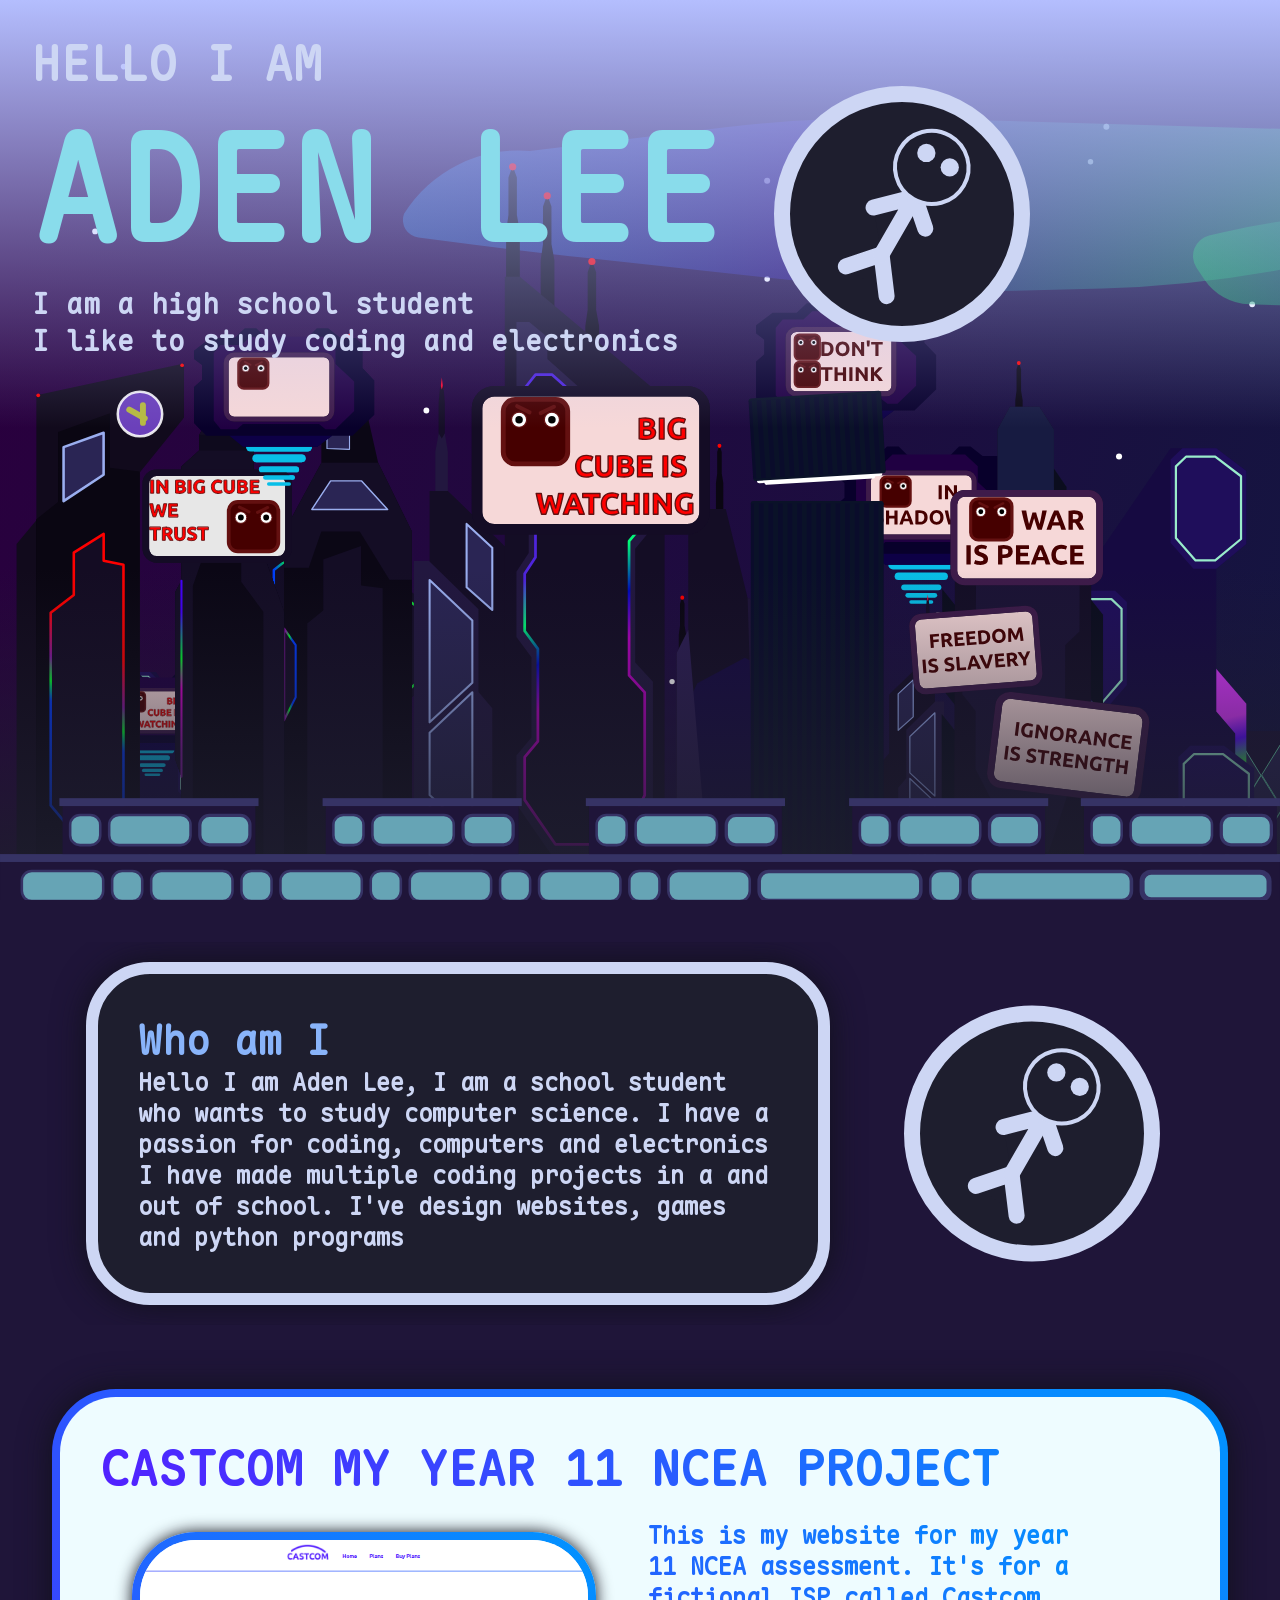
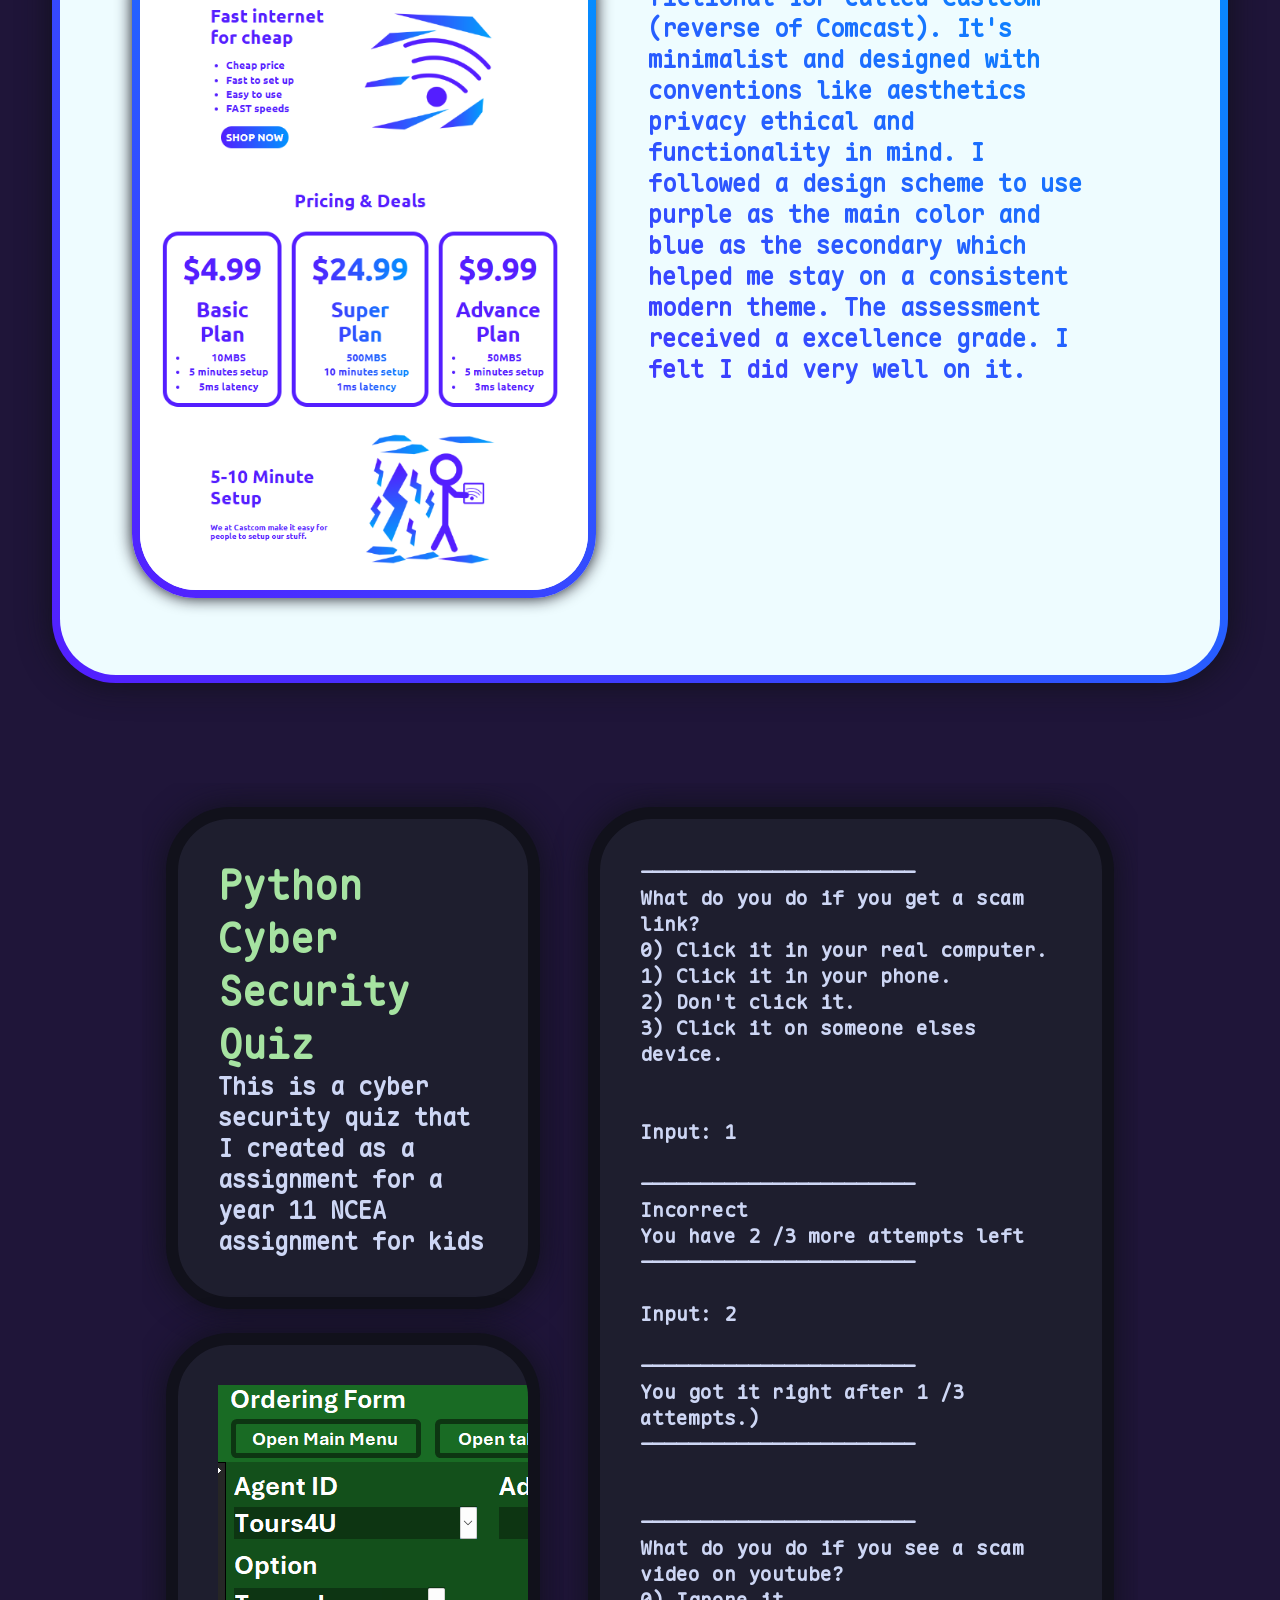
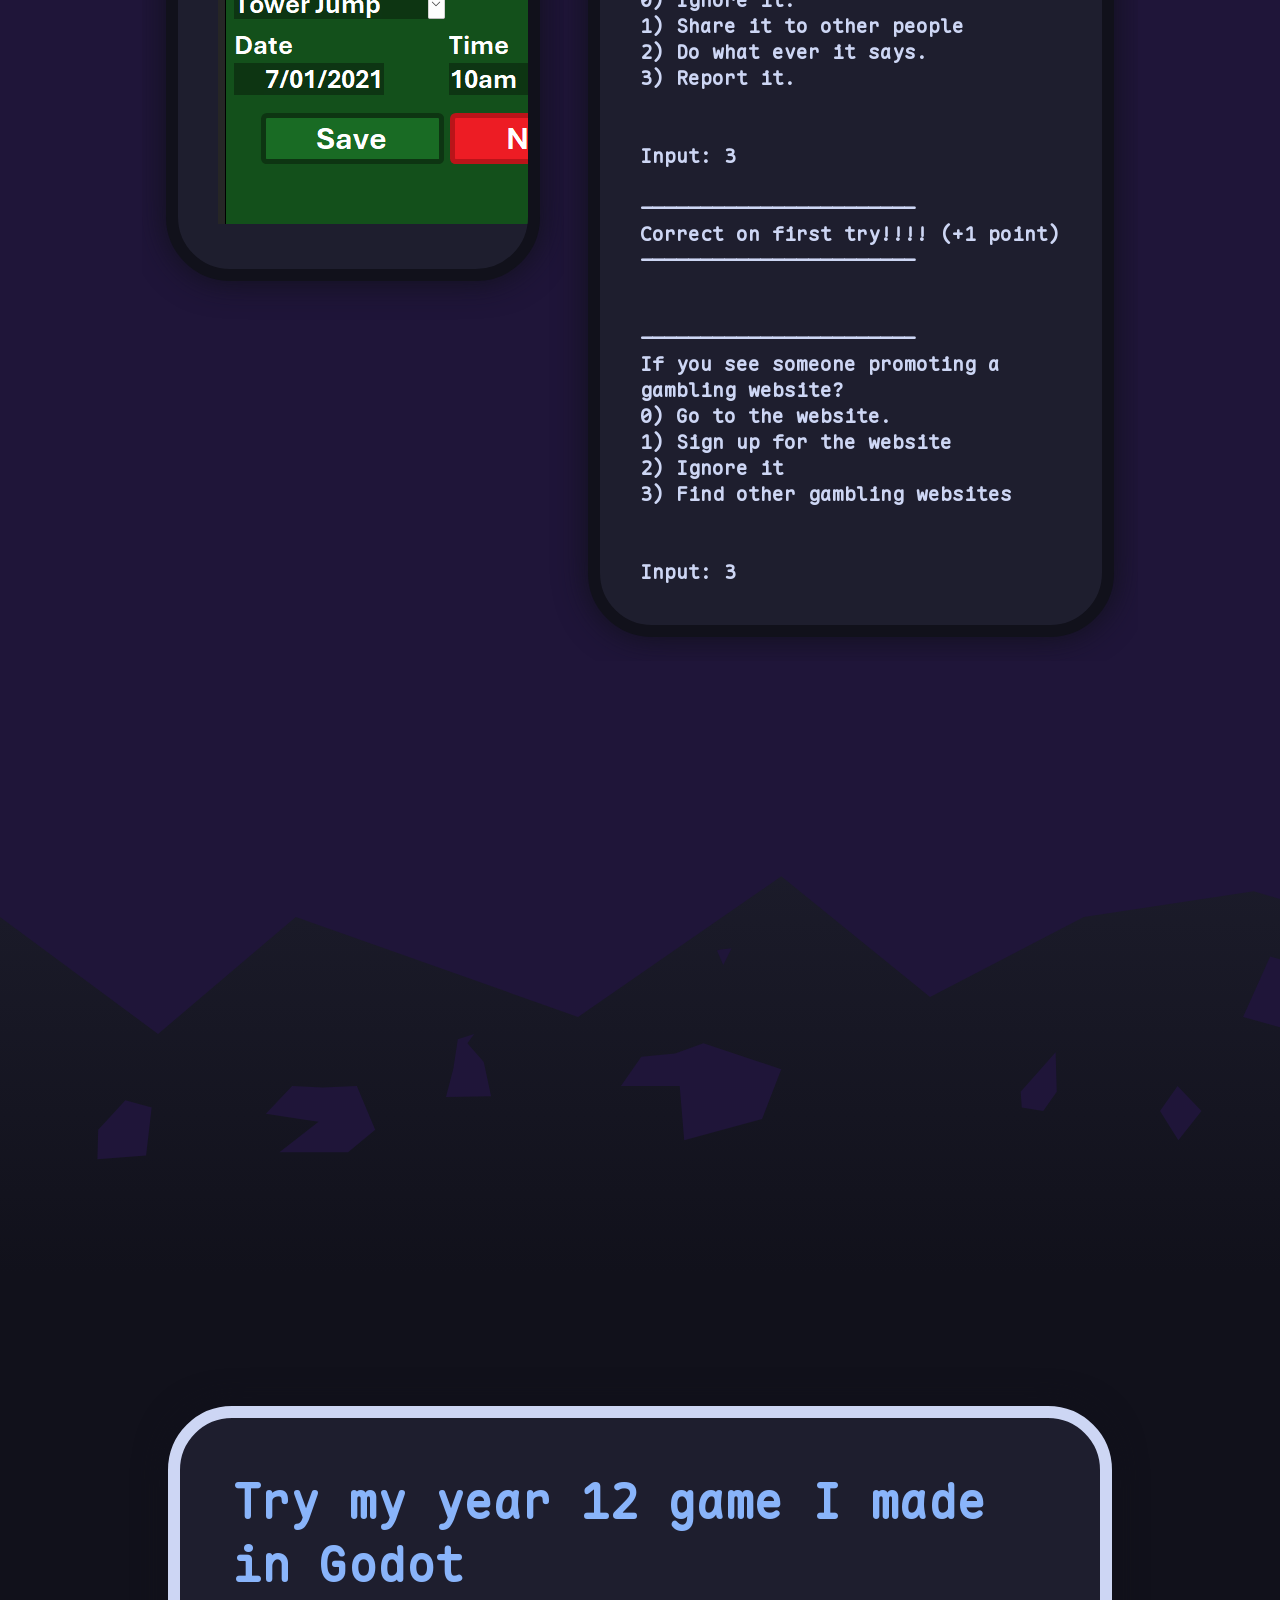
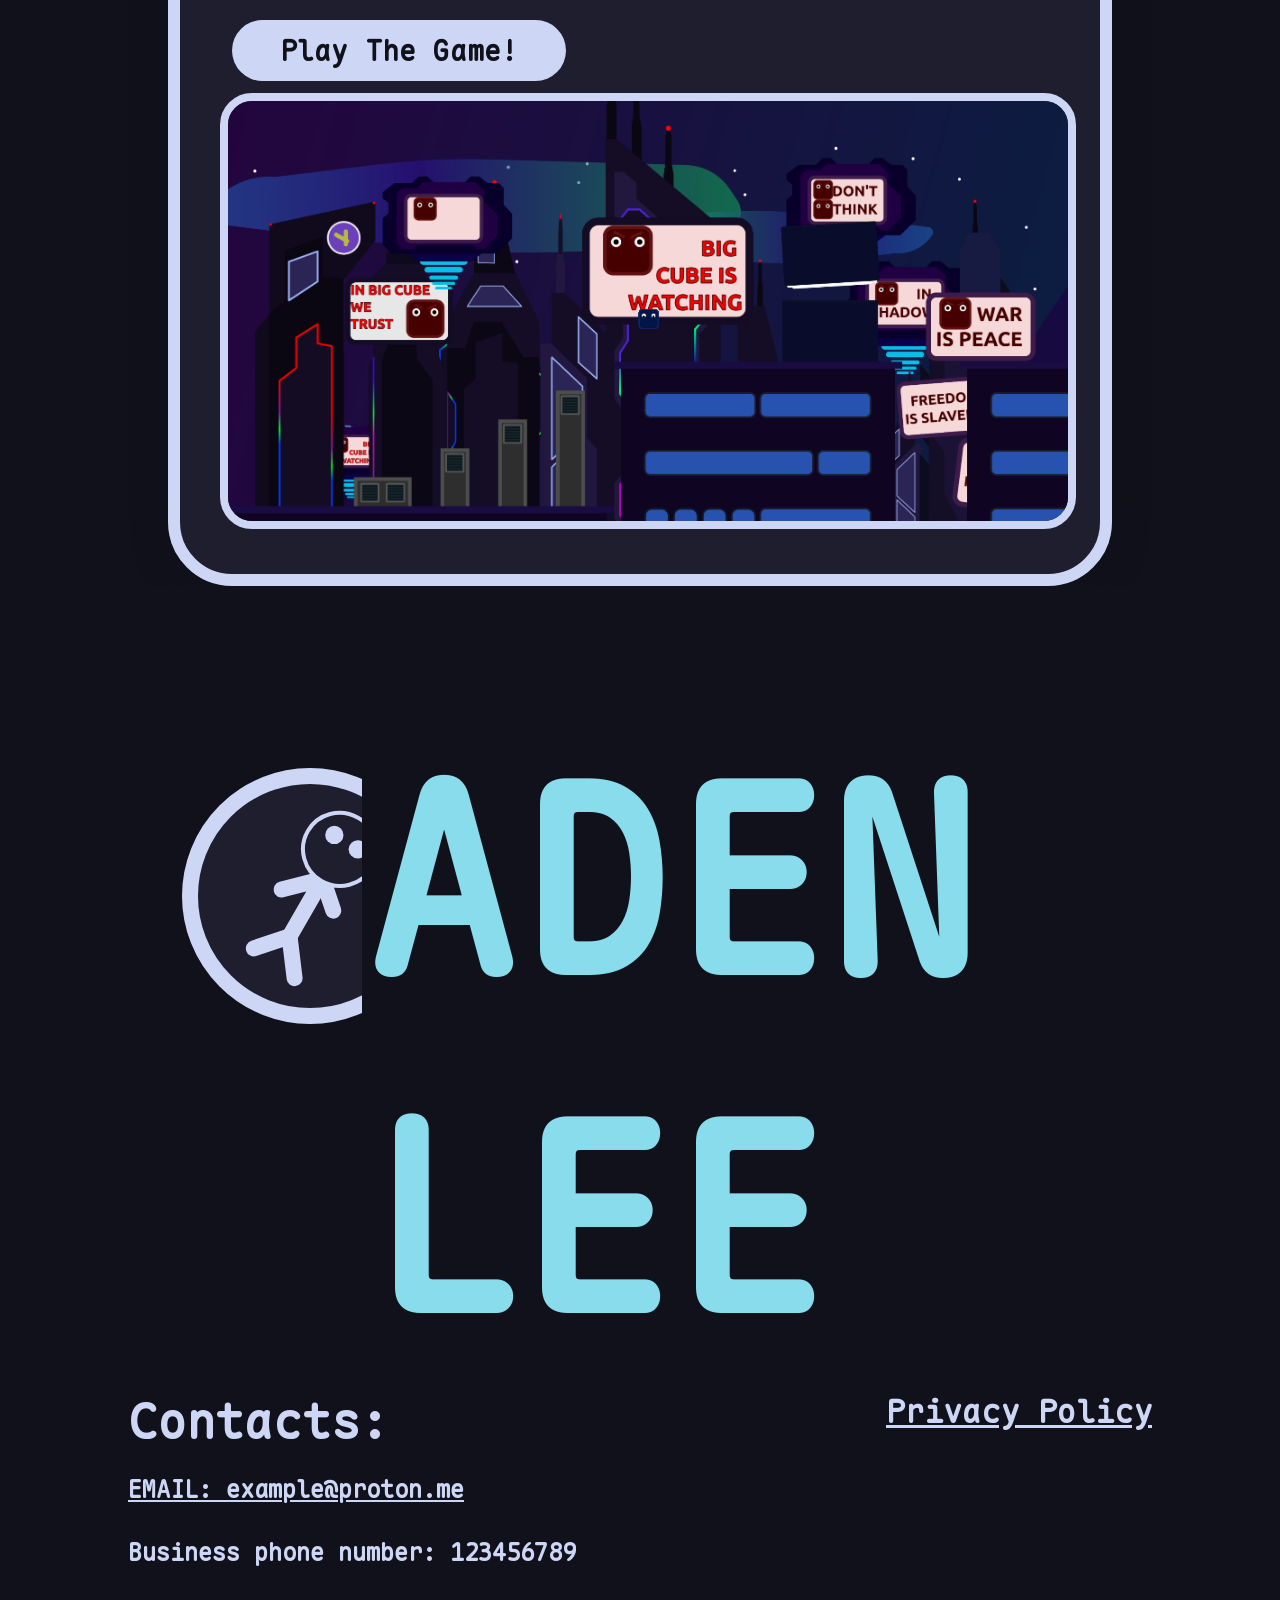
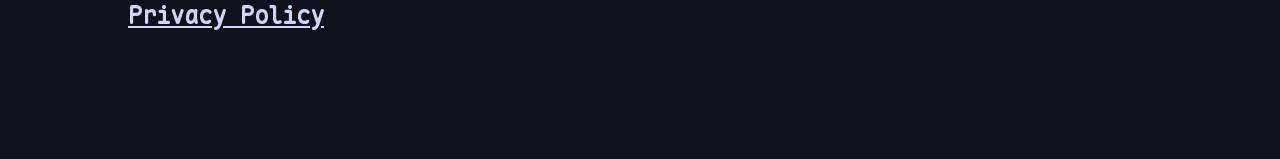
==== index.html @ 0dd3b066 "finished landing page" ====
<!DOCTYPE html>
<html lang="en">
    <head>
        <meta charset="UTF-8">
        <meta name="viewport" content="width=device-width, initial-scale=1.0">
        <title>Hello I am Aden Lee A high school student who likes programing.</title>
        <link rel="stylesheet" href="css.css">
    </head>
    <body>
        <div id="header_con"></div>
        <script src="header.js"></script>
        <main>
            <div class="background_img" id="sky_pg_banner">
                <div class="background_img" id="main_pg_banner">
                    <div class="flex landing">
                        <section>
                            <p>HELLO I AM</p>
                            <h1>ADEN LEE</h1>
                            <h2>
                                I am a high school student <br>
                                I like to study coding and electronics 
                            </h2>
                        </section>
                        <img src="images/Website-logo.svg" class="logo" alt="websites logo">
                    </div>
                    <img src="images/foreground.svg" id="foreground"></img>
                    
                            
                </div>
            </div>
            <div class="main_content">
                        
                <div class="flex" id="whoami">
                    <section class="r_box" >
                        <h2>Who am I</h2>
                        <p>Hello I am Aden Lee, I am a school student 
                            who wants to study computer science. 
                            I have a passion for coding, computers 
                            and electronics I have made multiple 
                            coding projects in a and out of school.  I've
                            design websites, games and python programs</p>
                    </section>
                    <img src="images/Website-logo.svg" class="logo" alt="websites logo">    
                </div>
                <section class="r_box" id="castcom">
                    <h2>CASTCOM MY YEAR 11 NCEA PROJECT</h2>
                    <div class="flex">
                        <div>
                            <img src="images/Screenshot 2026-08-11 093537.png">
                            </img>
                        </div>
                        <p>This is my website for my year 11 NCEA assessment. It's for a fictional ISP called Castcom (reverse of Comcast). It's minimalist and designed with conventions like aesthetics privacy ethical and functionality in mind. I followed a design scheme to use purple as the main color and blue as the secondary which helped me stay on a consistent modern theme. The assessment received  a excellence grade. I felt I did very well on it.</p>
                    </div>
                </section>
                <div class="flex" id="pcsq">
                    <div>
                        <section class="r_box pcsq">
                            <h2 class="pcsq">
                                Python Cyber Security Quiz
                            </h2>
                            <p>This is a cyber security quiz that I created as a assignment for a year 11 NCEA assignment for kids</p>
                        </section>
                        <section class="r_box pcsq">
                            <img src="images/Screenshot 2026-08-14 185630.png"> </img>
                        </section>
                    </div>
                    
                    <section class="r_box pcsq">
                        <p id = "output">
                            ----------------------- <br>
                            What do you do if you get a scam link?  <br>
                             0) Click it in your real computer. <br>
                             1) Click it in your phone. <br>
                             2) Don't click it. <br>
                             3) Click it on someone elses device. <br>
                             <br>
                             <br>
                            Input: 1 <br>
                            <br>
                            -----------------------  <br>
                            Incorrect <br>
                            You have 2 /3 more attempts left <br>
                            ----------------------- <br>
                            <br>
                            Input: 2 <br>
                            <br>
                            ----------------------- <br>
                            You got it right after  1 /3 attempts.) <br>
                            ----------------------- <br>
                            <br>
                            <br>
                            ----------------------- <br>
                            What do you do if you see a scam video on youtube?  <br>
                             0) Ignore it.  <br>
                             1) Share it to other people  <br>
                             2) Do what ever it says.  <br>
                             3) Report it.  <br>
                             <br>
                             <br>
                            Input: 3 <br>
                            <br>
                            ----------------------- <br>
                            Correct on first try!!!! (+1 point) <br>
                            ----------------------- <br>
                            <br>
                            <br>
                            ----------------------- <br>
                            If you see someone promoting a gambling website?  <br>
                             0) Go to the website.  <br>
                             1) Sign up for the website  <br>
                             2) Ignore it  <br>
                             3) Find other gambling websites  <br>
                             <br>
                             <br>
                            Input: 3 <br>
                            
                            </p>
                    </section>
                </div>
            </div>
            <img src="images/cracks.svg" id="cracks">
            </img>
            <div class="r_box" id="game"> 
                <h2> Try my year 12 game I made in Godot <br> </h2>
                <a href="big_cube_is_watching/bigcuber.html">
                    <button>Play The Game!</button>
                </a>

                <img src="images/Screenshot 2026-09-03 115933.png">
            </div>
        </main>

        <div id="footer_con"></div>
        <script src="footer.js"></script>
    </body>
</html>
---- css.css ----
:root {

    /*Catpuchin colors*/
    --rosewater: #f5e0dc;
    --flamingo: #f2cdcd;
    --pink: #f5c2e7;
    --mauve: #cba6f7;
    --red: #f38ba8;
    --maroon: #eba0ac;
    --peach: #fab387;
    --yellow: #f9e2af;
    --green: #a6e3a1;
    --teal: #94e2d5;
    --sky: #89dceb;
    --sapphire: #74c7ec;
    --blue: #89b4fa;
    --lavender: #b4befe;
    --text: #cdd6f4;
    --subtext1: #bac2de;
    --subtext0: #a6adc8;
    --overlay2: #9399b2;
    --overlay1: #7f849c;
    --overlay0: #6c7086;
    --surface2: #585b70;
    --surface1: #45475a;
    --surface0: #313244;
    --base: #1e1e2e;
    --mantle: #181825;
    --crust: #11111b;

    /*other colors */
    --castcom-background: #eefcff;
    --castcom-background-fake-gradient: 
    linear-gradient(40deg, var(--castcom-background) 0%, var(--castcom-background) 100%);
    --castcom-primary: #541EFF;
    --castcom-secondary: #0094FF;
    --castcom-gradient: linear-gradient(40deg,  var(--castcom-primary) 0%, var(--castcom-secondary) 100%);
    --testing: #00e1ff;
    --fade: linear-gradient(180deg,var(--lavender) 0%, rgba(116, 199, 236, 0) 100%);
    --building-background:#1f1539;
    --header-color: #1e1e2ebd;

    /*rounded corners*/
    --r-corners: 64px;
}

@font-face {
    font-family: "maple mono";
    src: url("MapleMono-TTF/MapleMono-Regular.ttf");
}

* {
    overflow-x: hidden;
    font-family: maple mono;
    margin: 0px;
    padding: 0px;
    font-weight: 900;
}

html {
    color: var(--text);
    overflow-y:   scroll;
    background-color: var(--crust);
}

::-webkit-scrollbar {
    width: 0px;
    background: transparent; /* make scrollbar transparent */

}

#header_con {
    display: none;
}

header {
    z-index: 100000;
    width: 100%;
    background-color: var(--header-color);
    display: flex;
    justify-content: space-between;
    position: fixed;
    backdrop-filter: blur(10px);
}

header a {
    color: var(--text);
}


.navi {
    display: flex;
}

.navi a {
    margin: auto 24px;
    padding: 12px 12px;
    text-decoration: underline;
    background-color: transparent;
    color: var(--text);
    font-size: 24px;
}


.navi a:hover {
    text-decoration: none;
    color: var(--overlay1);

}


.navi a:active {
    color: var(--overlay2);

}

#header_name {
    margin: auto;
    font-size: 72px;
    color: var(--sky);
}

.flex {
    display: flex;
}

.background_img {
    background-attachment: fixed;
    height: 100vh;
    background-repeat: no-repeat;
    background-size: cover;
    justify-content: space-between;
}

#main_pg_banner{
    overflow-y: hidden;
    background-image: url(images/Background\ -\ Better.svg);
    display: flex;
    flex-direction: column;
}

#main_pg_banner h1 {
    color: var(--sky);
    font-size: 144px;
}

#main_pg_banner p {
    color: var(--text);
    font-size: 48px;
}

#main_pg_banner h2 {
    color: var(--text);
    font-size: 28px;
}


#main_pg_banner .landing {
    padding: 32px;
    background-image: var(--fade);
}

#sky_pg_banner{
    background-image: url(images/Sky.svg);
}

.logo {
    width: 256px;
    margin: 54px;
    animation: spin 20s infinite linear;
}

.small{
    width: 84px !important;
    margin: 12px 24px !important;
}


#foreground{
    overflow-x: hidden;
    margin-bottom: -10px;
    border-width: 0px;
}


@keyframes spin {
    0% {rotate: 0deg;}
    100% {rotate: 360deg;}
}

.main_content {
    padding: 42px;
    margin-top: 0px;
    padding-bottom: 0px;
    background: var(--building-background);

}

#whoami {
    margin: auto;
    max-width: 1512px;
    justify-content: center;
}

#whoami .r_box {
    margin: 20px;
    max-width: 640px;
}

.r_box {
    background-color: var(--base);
    padding: 40px;
    border: var(--text) 12px solid;
    border-radius: var(--r-corners);
    box-shadow: 0px 0px 32px var(--crust);
}

#whoami h2 {
    font-size: 40px;
    color: var(--blue);

}

#whoami p {
    font-size: 24px;

}

#castcom {
    border: 8px solid transparent;
    margin: 64px auto 64px auto;
    max-width: 1080px;
    border-radius: var(--r-corners);
    background: 
    var(--castcom-background-fake-gradient)  padding-box,
    var(--castcom-gradient) border-box;
}

#castcom h2 {
    font-size: 48px;
    background:var(--castcom-gradient);
    background-clip: text;
    -webkit-background-clip: text;
    color: transparent;

}

#castcom p {
    padding: 20px;
    max-width: 448px;
    font-size: 24px;
    background:var(--castcom-gradient);
    background-clip: text;
    -webkit-background-clip: text;
    color: transparent;

}

#castcom img {
    border: 8px solid transparent;
    width: 448px;
    margin: 32px;
    box-shadow: 0px 0px 16px var(--crust);
    border-radius: var(--r-corners);
    background: 
    var(--castcom-background-fake-gradient)  padding-box,
    var(--castcom-gradient) border-box;
}


#pcsq{
    margin:100px ;
    justify-content: center;
}

#pcsq .r_box {
    background-color: var(--base);
    border-color: var(--crust);
    max-width: 448px;
    margin: 24px;
}

#pcsq h2 {
    font-size: 40px;
    color: var(--green);
    
}

#pcsq p {
    font-size: 24px;

}

#output {
    font-size: 20px !important;
}

#cracks {
    margin-bottom: 128px;
}

#game {
    max-width: 840px;
    margin: auto;
}

#game h2 {
    color: var(--blue);
    font-size: 48px;
    padding: 12px;
}

#game img {
    max-width: 100%;
    border-radius: 32px;
    border: var(--text) 8px solid;
    margin-left: auto;
    margin-right: auto;
}

button {
    margin: 12px;
    border-width: 0px;
    padding: 12px 48px;
    border-radius: 32px;
    background-color: var(--text);
    color: var(--crust);
    text-decoration: none;
    font-size: 28px;
    transition-duration: 100ms;
}

button:hover {
    transition-duration: 100ms;
    background-color: var(--overlay1);
}



button:active {
    transition-duration: 100ms;
    background-color: var(--overlay2);
}

footer {
    padding: 128px;
}

footer p {
    font-size: 24px;
    color: var(--sky);
}

footer a {
    font-size: 32px;
    color: var(--text);
}

footer h2 {
    font-size: 48px;
    color: var(--text);
}

footer .flex {
    justify-content:space-between;
}

.footer_links {
    font-size: 24px;
}

#footer_name {
    font-size: 256px;
}
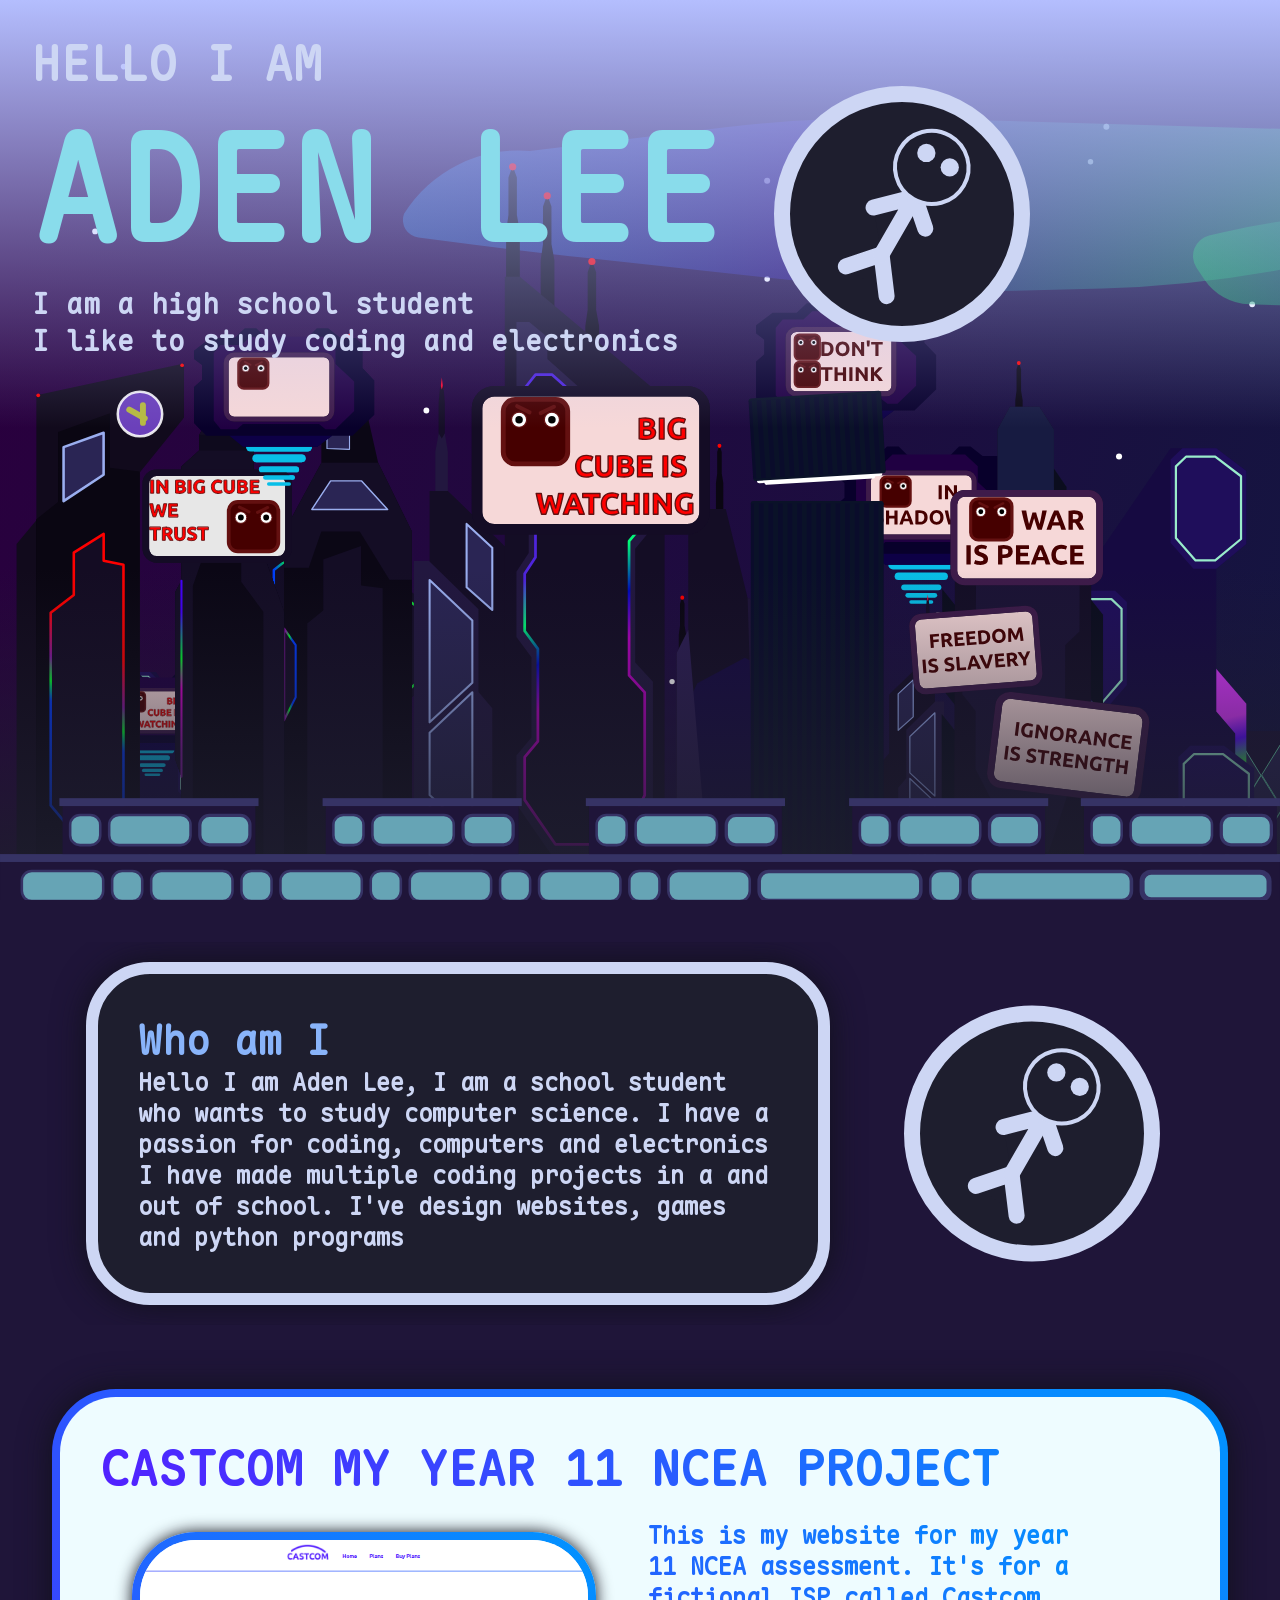
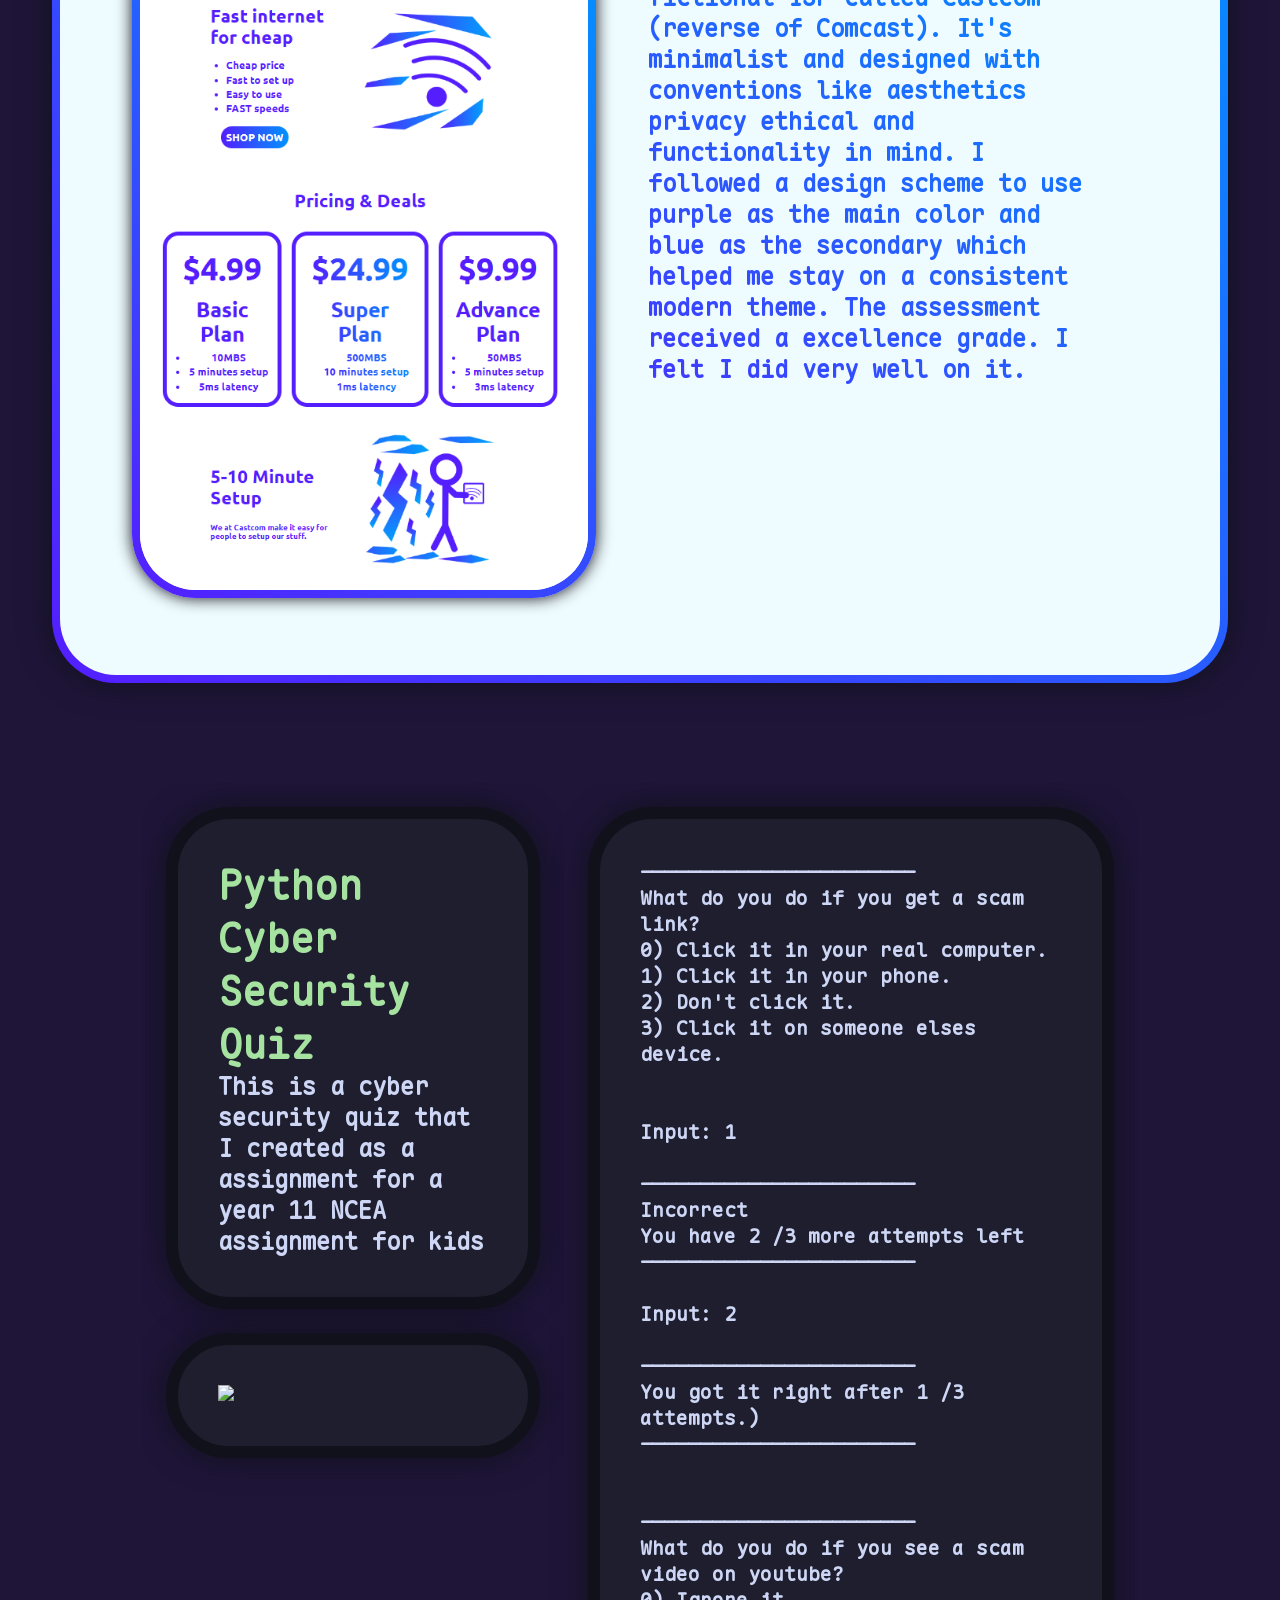
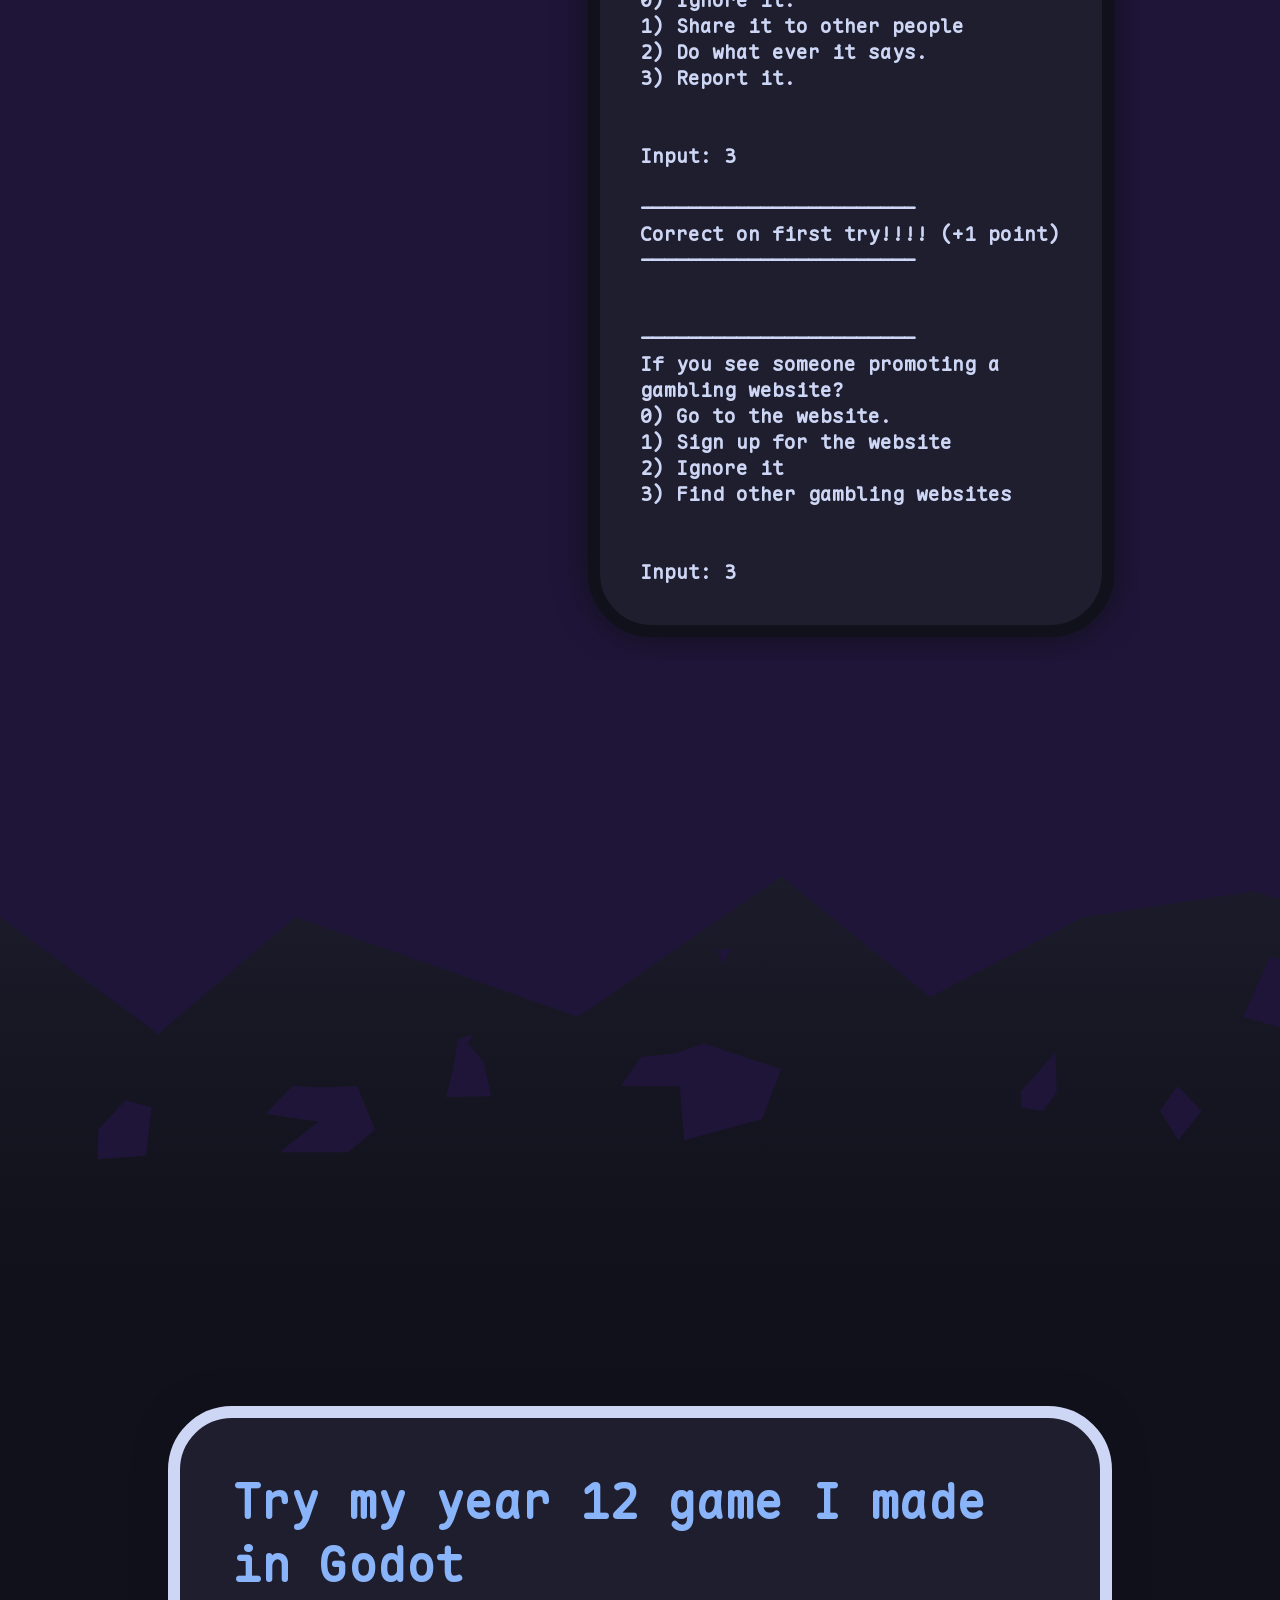
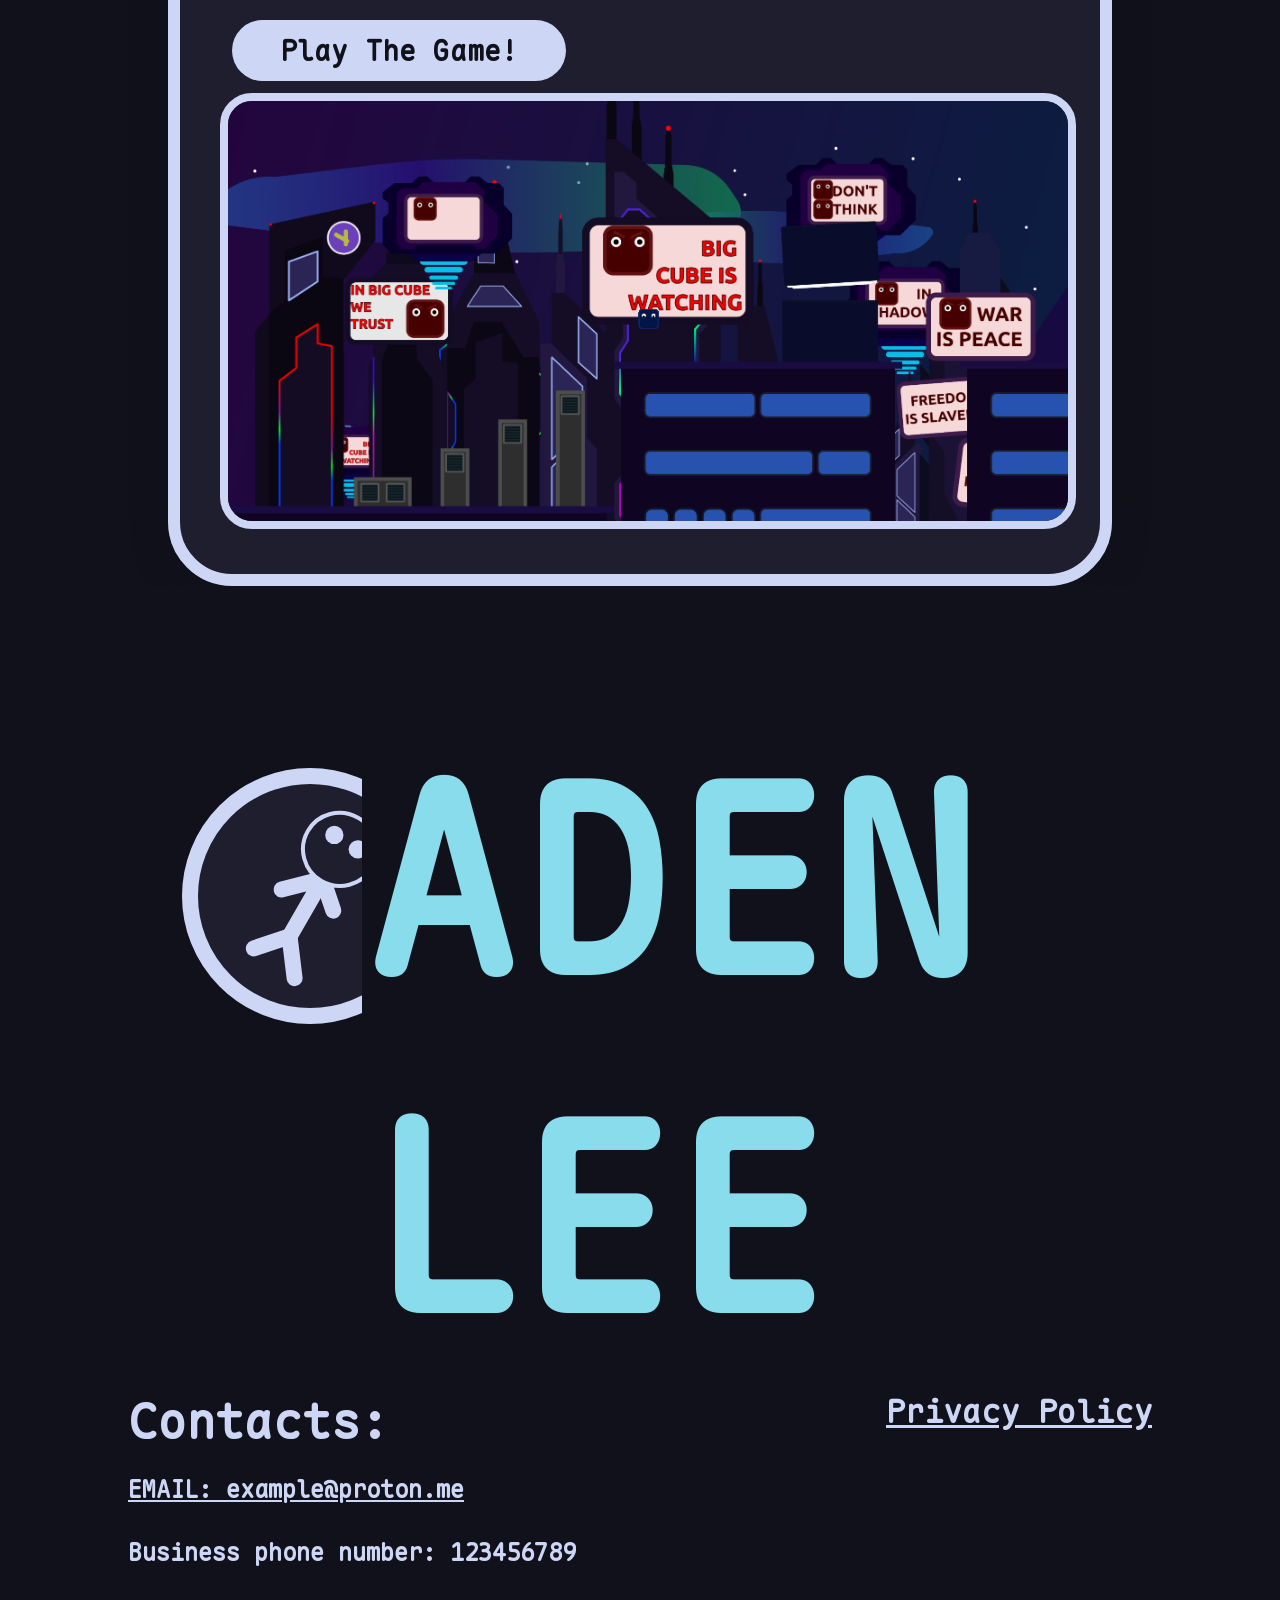
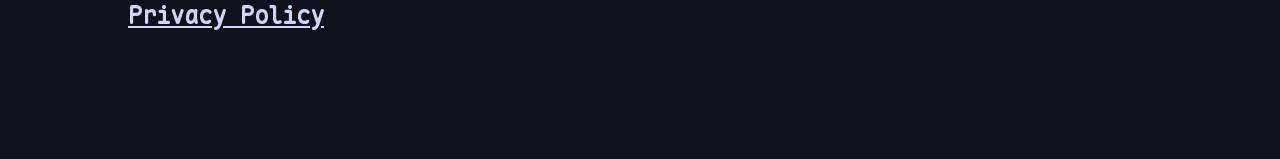
==== commit f421e129: "fixed some issues" ====
--- a/index.html
+++ b/index.html
@@ -61,7 +61,7 @@
                             <p>This is a cyber security quiz that I created as a assignment for a year 11 NCEA assignment for kids</p>
                         </section>
                         <section class="r_box pcsq">
-                            <img src="images/Screenshot 2026-08-14 185630.png"> </img>
+                            <img src="images/script.gif"> </img>
                         </section>
                     </div>
                     
@@ -122,7 +122,7 @@
             </img>
             <div class="r_box" id="game"> 
                 <h2> Try my year 12 game I made in Godot <br> </h2>
-                <a href="big_cube_is_watching/bigcuber.html">
+                <a href="big_cube_is_watching/bigcuber.html" target="_blank">
                     <button>Play The Game!</button>
                 </a>
 
--- a/css.css
+++ b/css.css
@@ -38,7 +38,9 @@
     --testing: #00e1ff;
     --fade: linear-gradient(180deg,var(--lavender) 0%, rgba(116, 199, 236, 0) 100%);
     --building-background:#1f1539;
+
     --header-color: #1e1e2ebd;
+    --about_me-color: #9399b2bb;
 
     /*rounded corners*/
     --r-corners: 64px;
@@ -65,16 +67,24 @@
 
 ::-webkit-scrollbar {
     width: 0px;
+    margin-top: -120px;
     background: transparent; /* make scrollbar transparent */
 
 }
 
-#header_con {
-    display: none;
+.header_bar {
+    /* opacity: 0; */
+    top: -120px;
+    transition: top 0.5s;
+}
+
+.header_con_down {
+    top: -0px !important;
+    transition: top 0.5s !important;
 }
 
 header {
-    z-index: 100000;
+    z-index: 100000 !important;
     width: 100%;
     background-color: var(--header-color);
     display: flex;
@@ -371,4 +381,104 @@
 
 #footer_name {
     font-size: 256px;
+}
+
+
+#about_me {
+    backdrop-filter: blur(12px);
+    border-width: 0px;
+    background-color: var(--about_me-color);
+    padding: 84px;
+    max-width: 1080px;
+    margin: auto auto;
+}
+
+
+#about_me h1 {
+    
+    font-size: 48px;
+    color: var(--sapphire);  
+}
+
+
+#about_me p {
+    color: var(--text);  
+    font-size: 24px;
+}
+
+.projects {
+    margin: 56px auto;
+    max-width: 840px;
+
+}
+
+.projects section{
+    
+    max-width: 420px;
+}
+
+.projects h1 {
+    padding: 24px;
+    color: var(--blue);
+    font-size: 56px;
+}
+
+.projects h2 {
+    padding: 24px;
+    color: var(--blue);
+    font-size: 48px;
+}
+
+.projects p {
+    padding: 24px;
+    color: var(--text);
+    font-size: 28px;
+}
+
+.project_img {
+    padding: 12px;
+    width: 100%;
+    height: auto;
+}
+
+.project_h2_red {
+    color: var(--red) !important;
+}
+
+.project_h2_green {
+    color: var(--green) !important;
+    
+}
+
+.project_h2_lavender {
+    color: var(--lavender) !important;
+}
+
+#mfp {
+    margin: 100px auto;
+    text-align: center;
+}
+
+#mfp h1 {
+   font-size: 144px;
+   color: var(--blue);
+}
+
+#mfp p {
+    margin: auto;
+    max-width: 480px;
+    font-size: 40px;
+}
+
+#secret {
+    background-color: var(--overlay1);
+    height: 320px;
+    width: 320px;
+    font-size: 56px;
+    color: var(--base);
+    border-radius: 32px;
+}
+#secret p{
+    font-size: 144px;
+    text-align: center;
 }
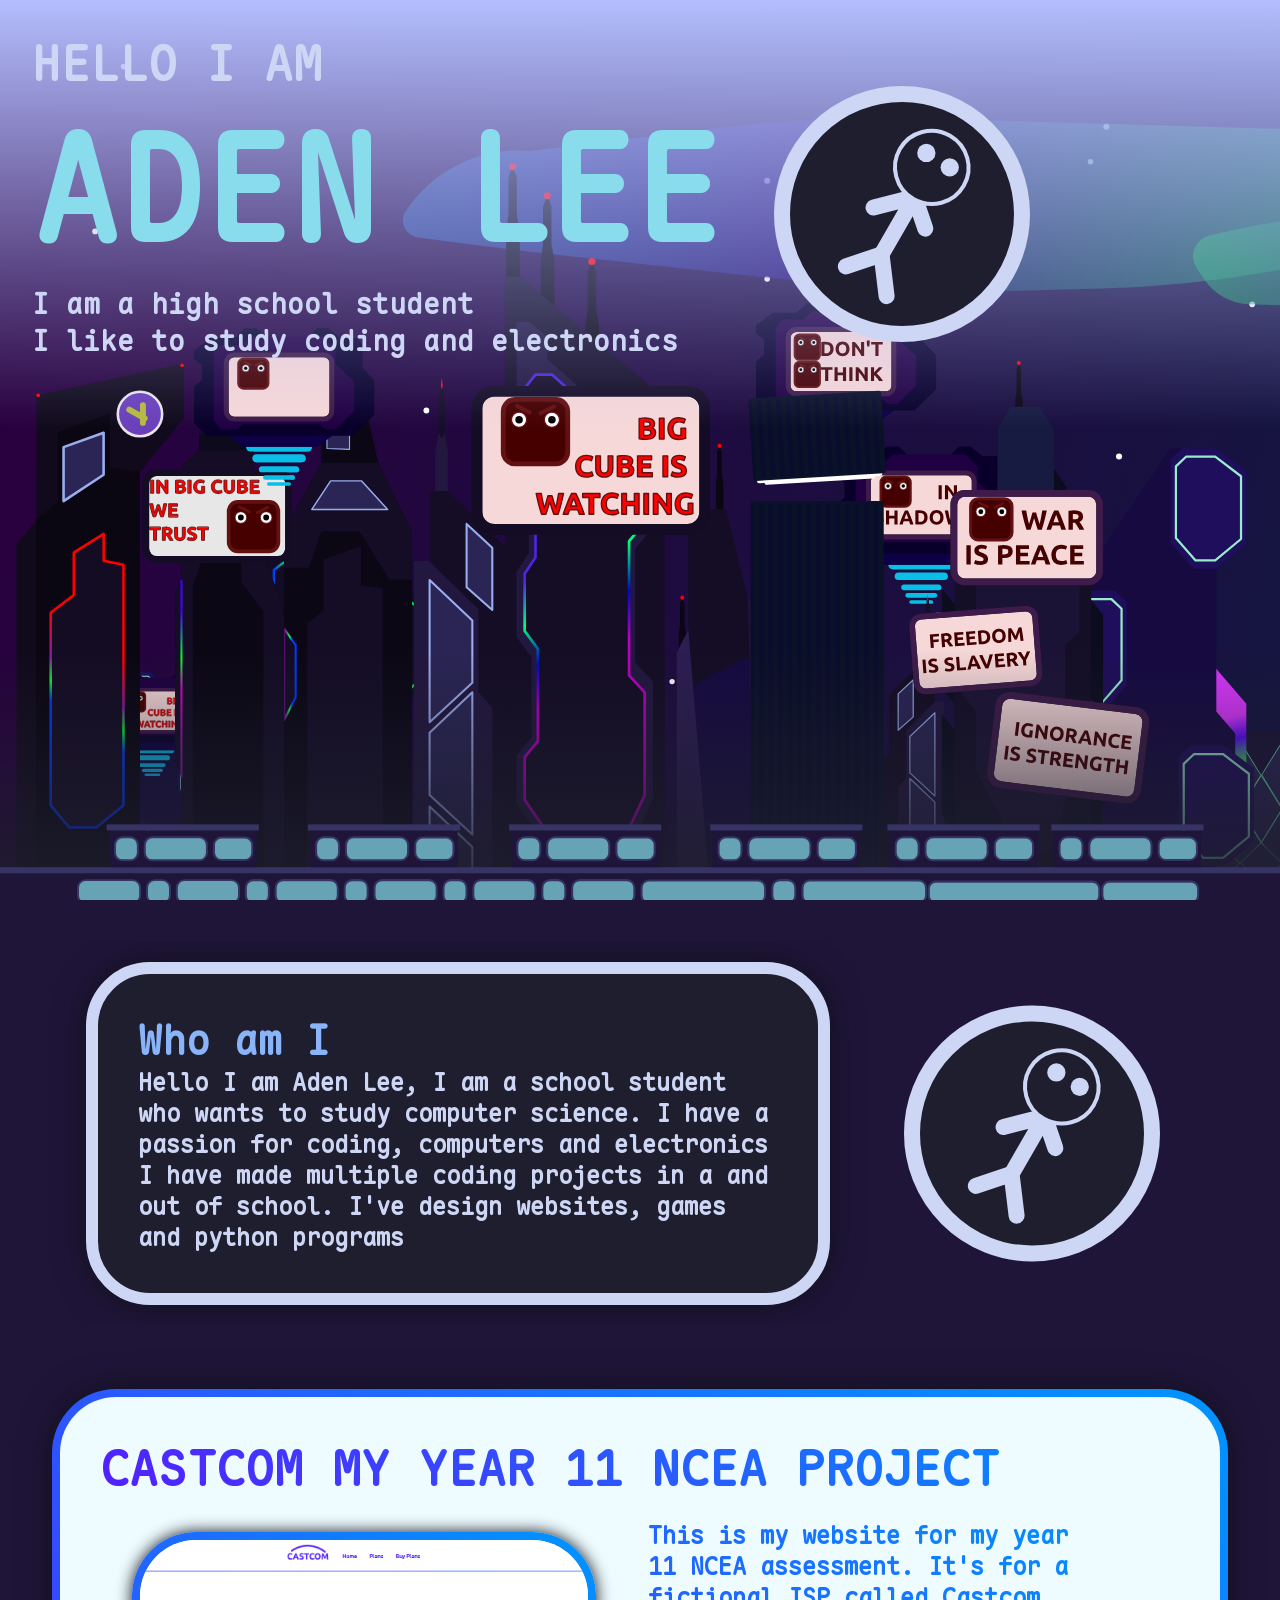
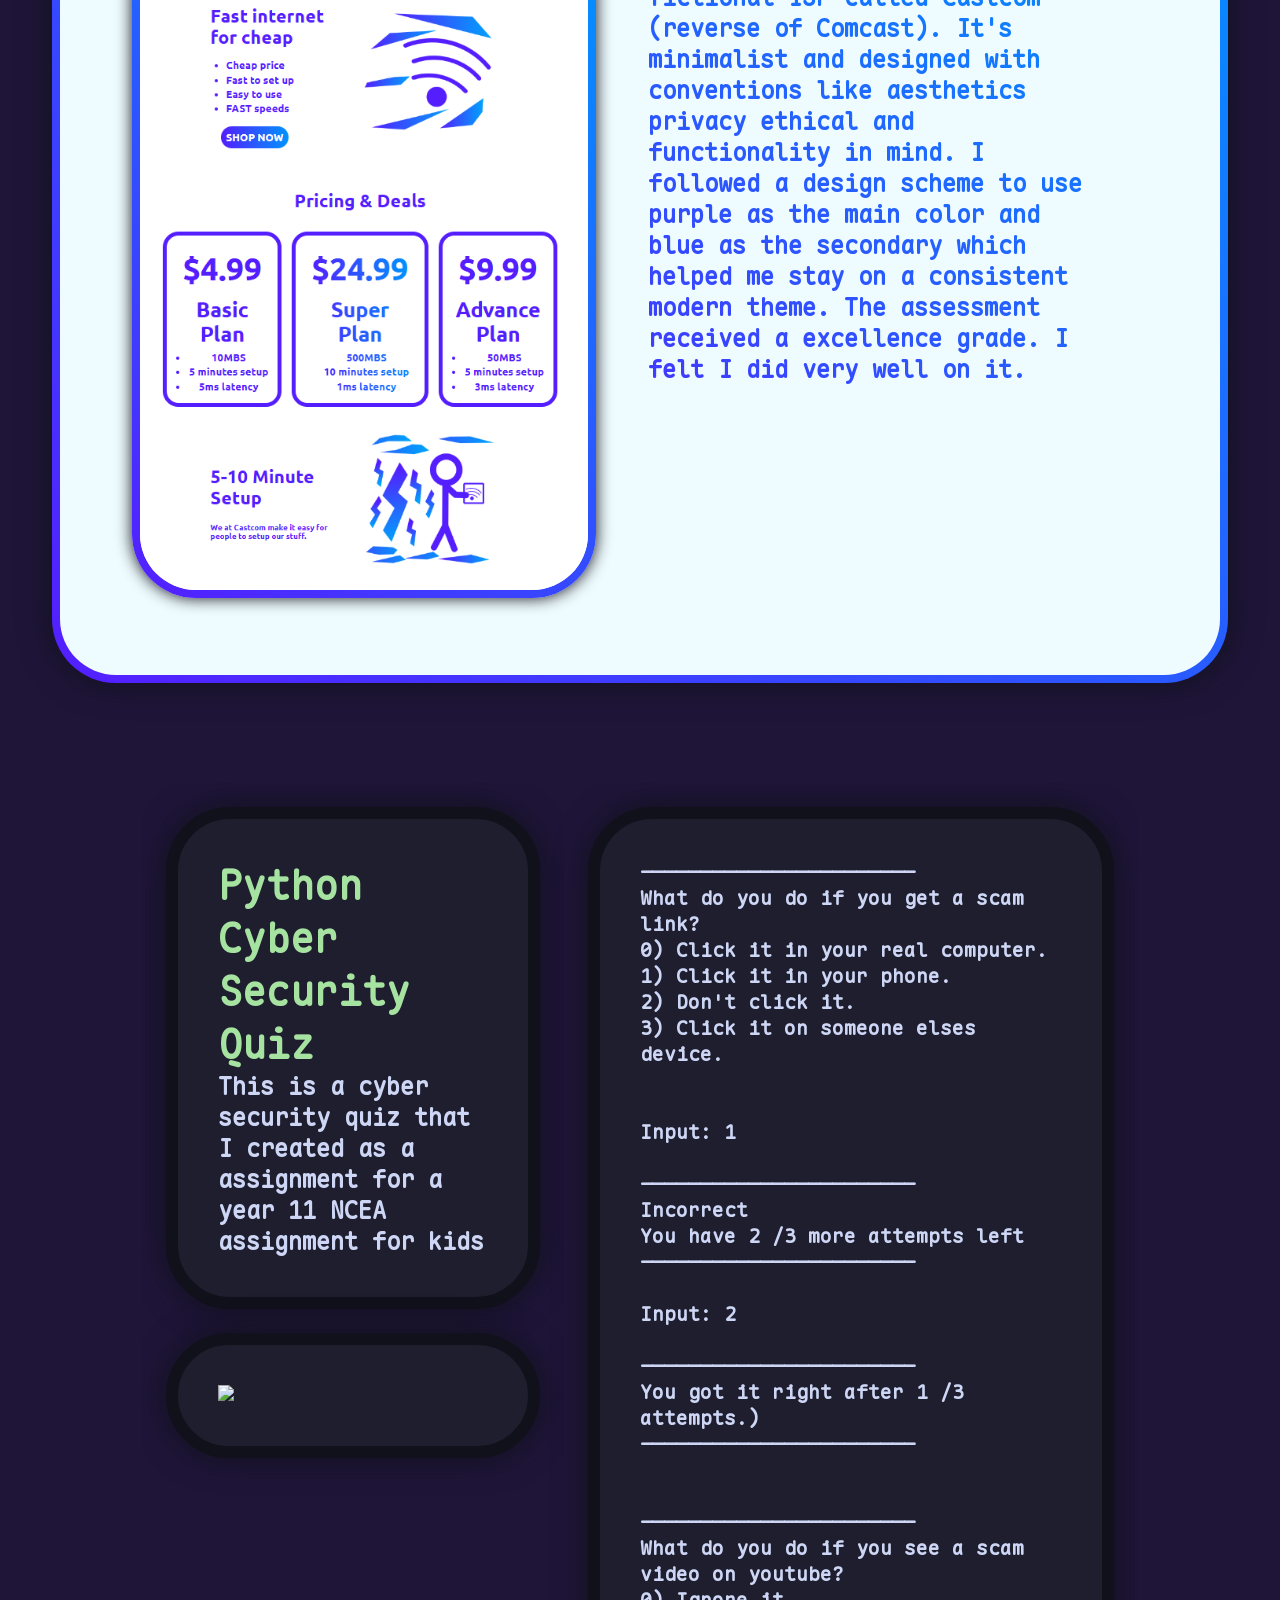
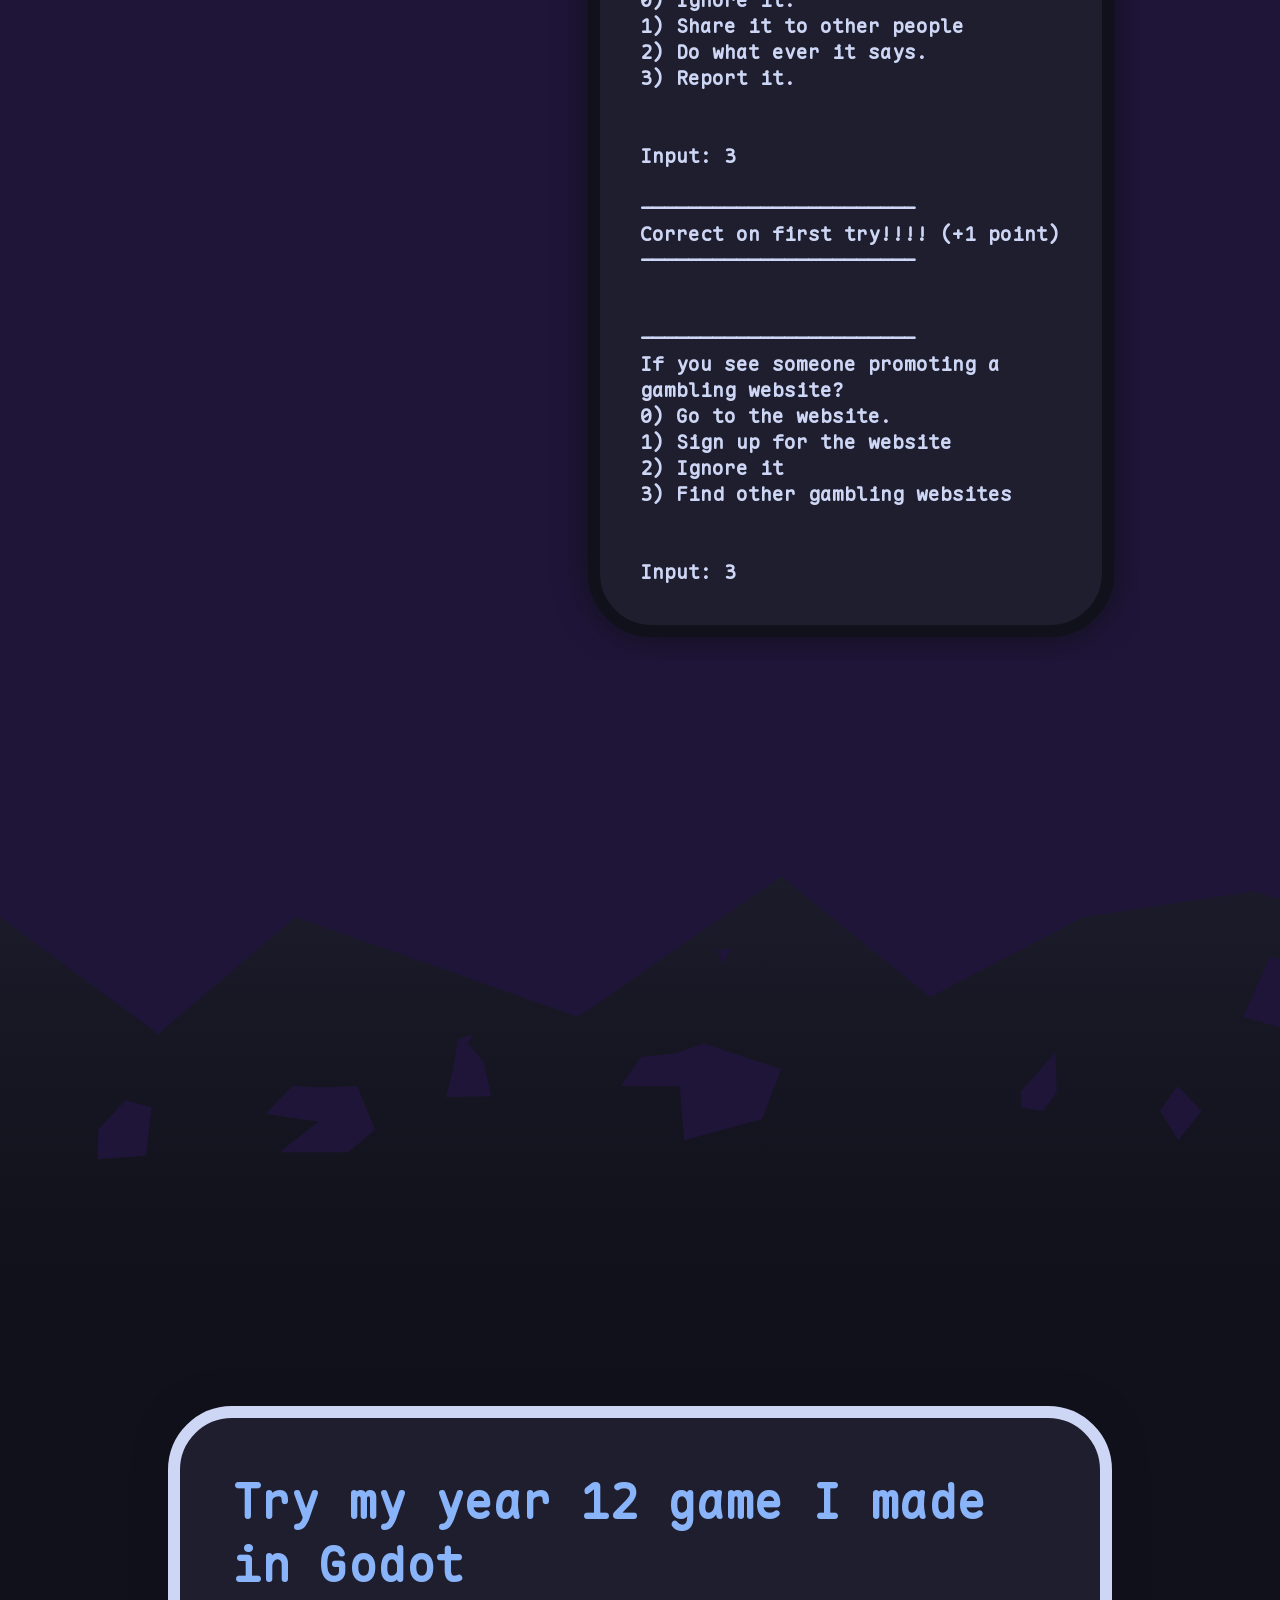
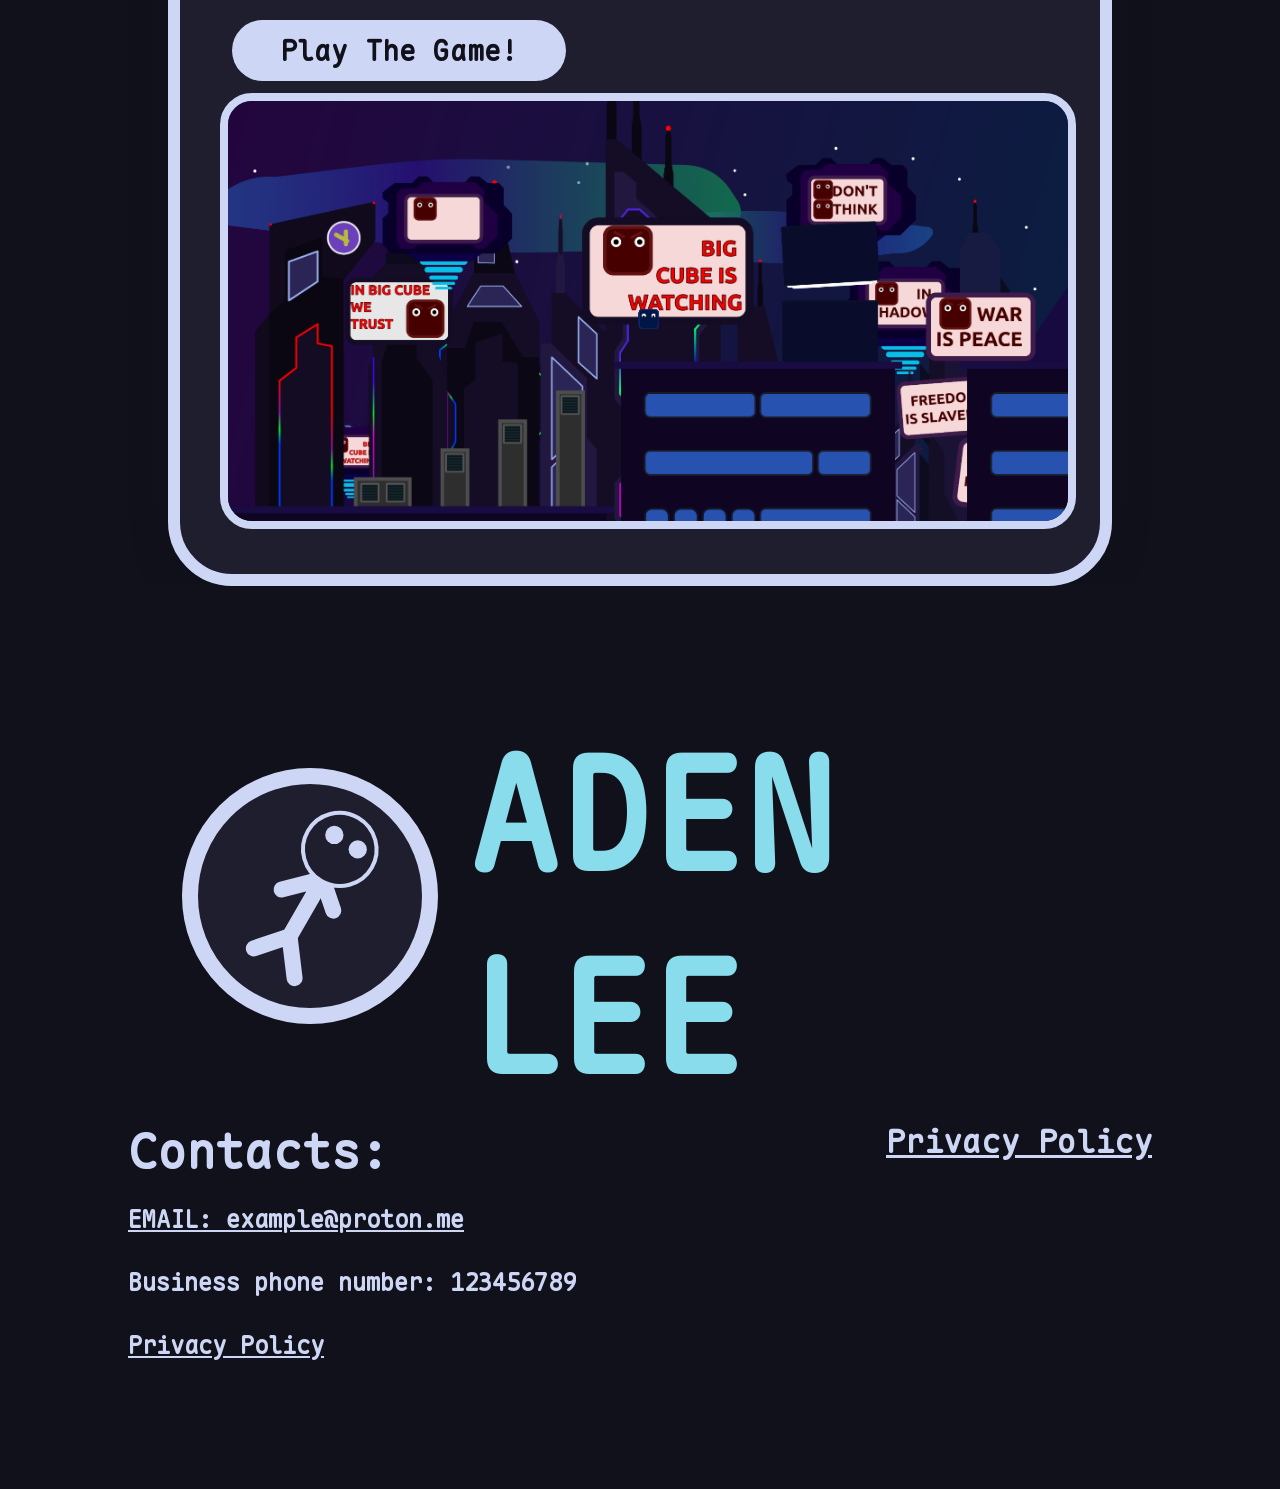
==== commit ee97e790: "fixed scaling issue with buildings" ====
--- a/index.html
+++ b/index.html
@@ -40,6 +40,7 @@
                             coding projects in a and out of school.  I've
                             design websites, games and python programs</p>
                     </section>
+                    
                     <img src="images/Website-logo.svg" class="logo" alt="websites logo">    
                 </div>
                 <section class="r_box" id="castcom">
--- a/css.css
+++ b/css.css
@@ -190,6 +190,7 @@
     overflow-x: hidden;
     margin-bottom: -10px;
     border-width: 0px;
+    
 }
 
 
@@ -380,7 +381,9 @@
 }
 
 #footer_name {
-    font-size: 256px;
+    margin: auto;
+    background-color: transparent;
+    font-size: 12vw;
 }
 
 
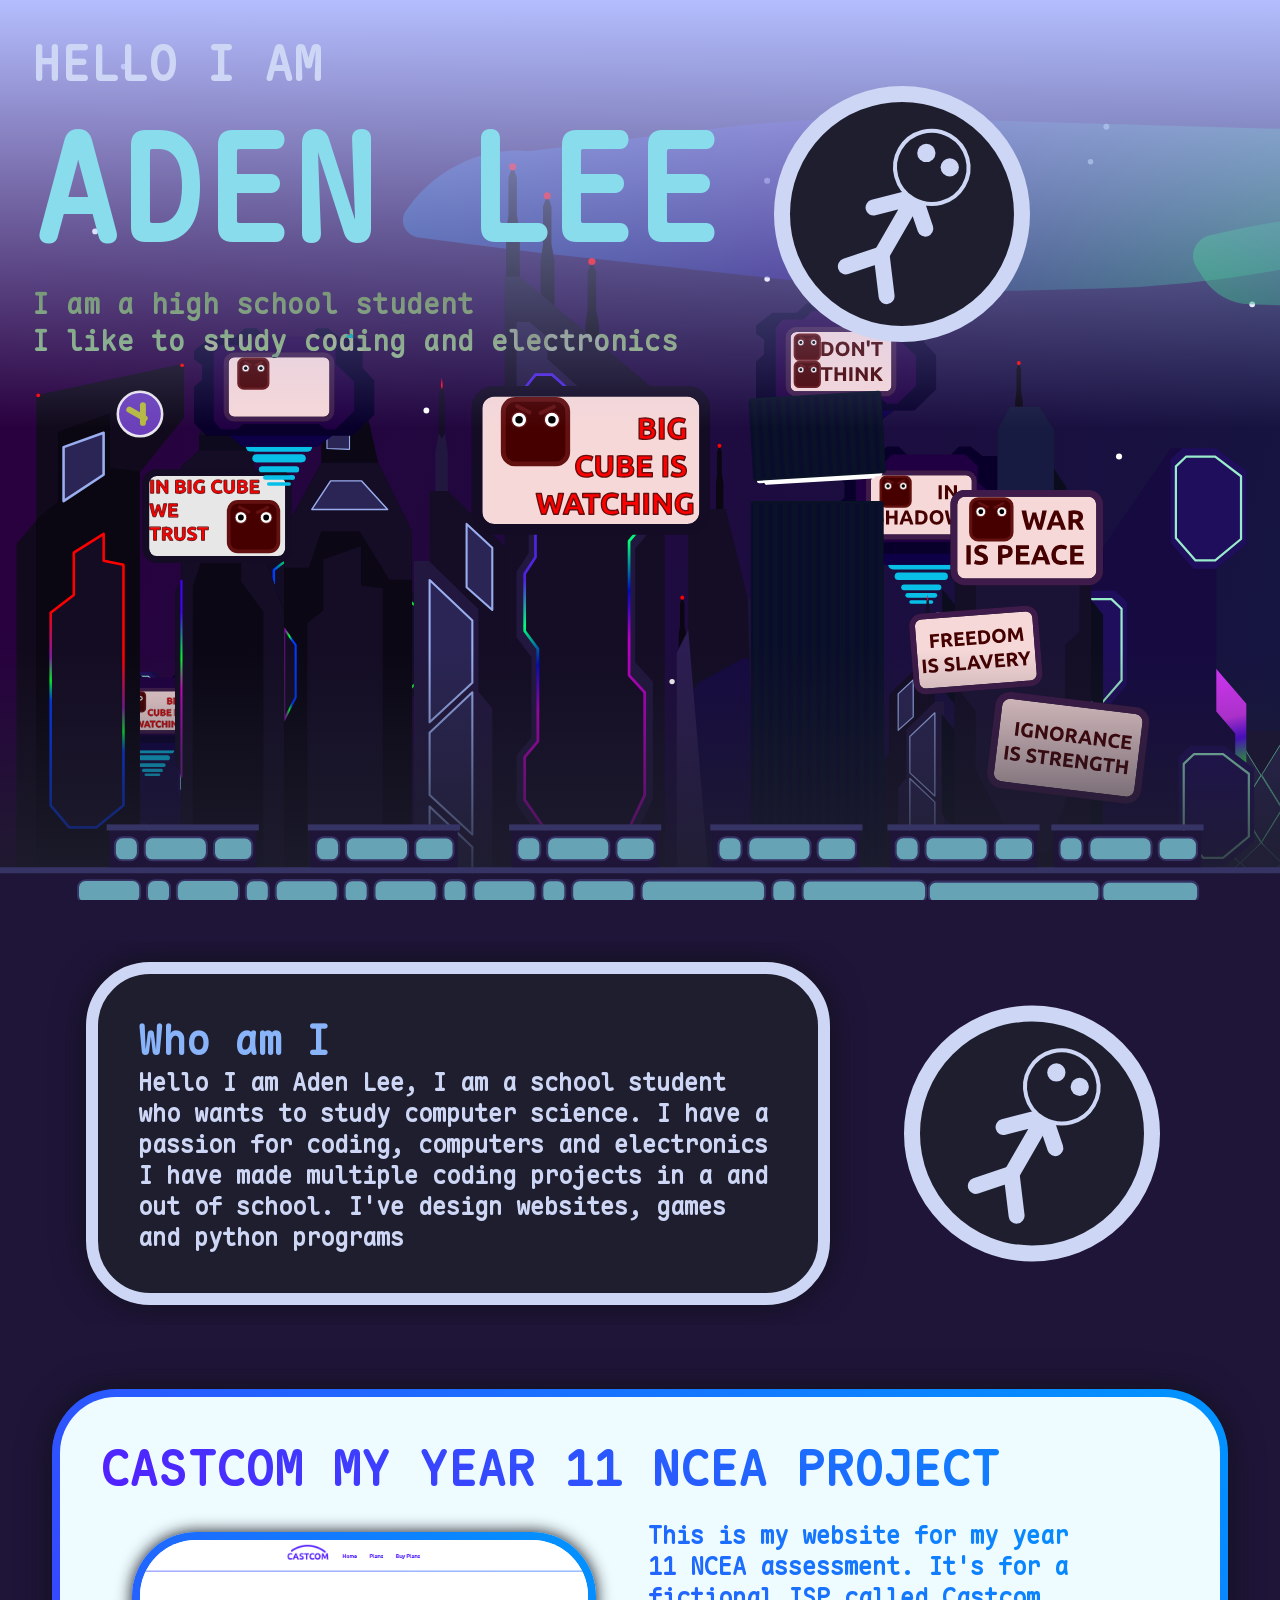
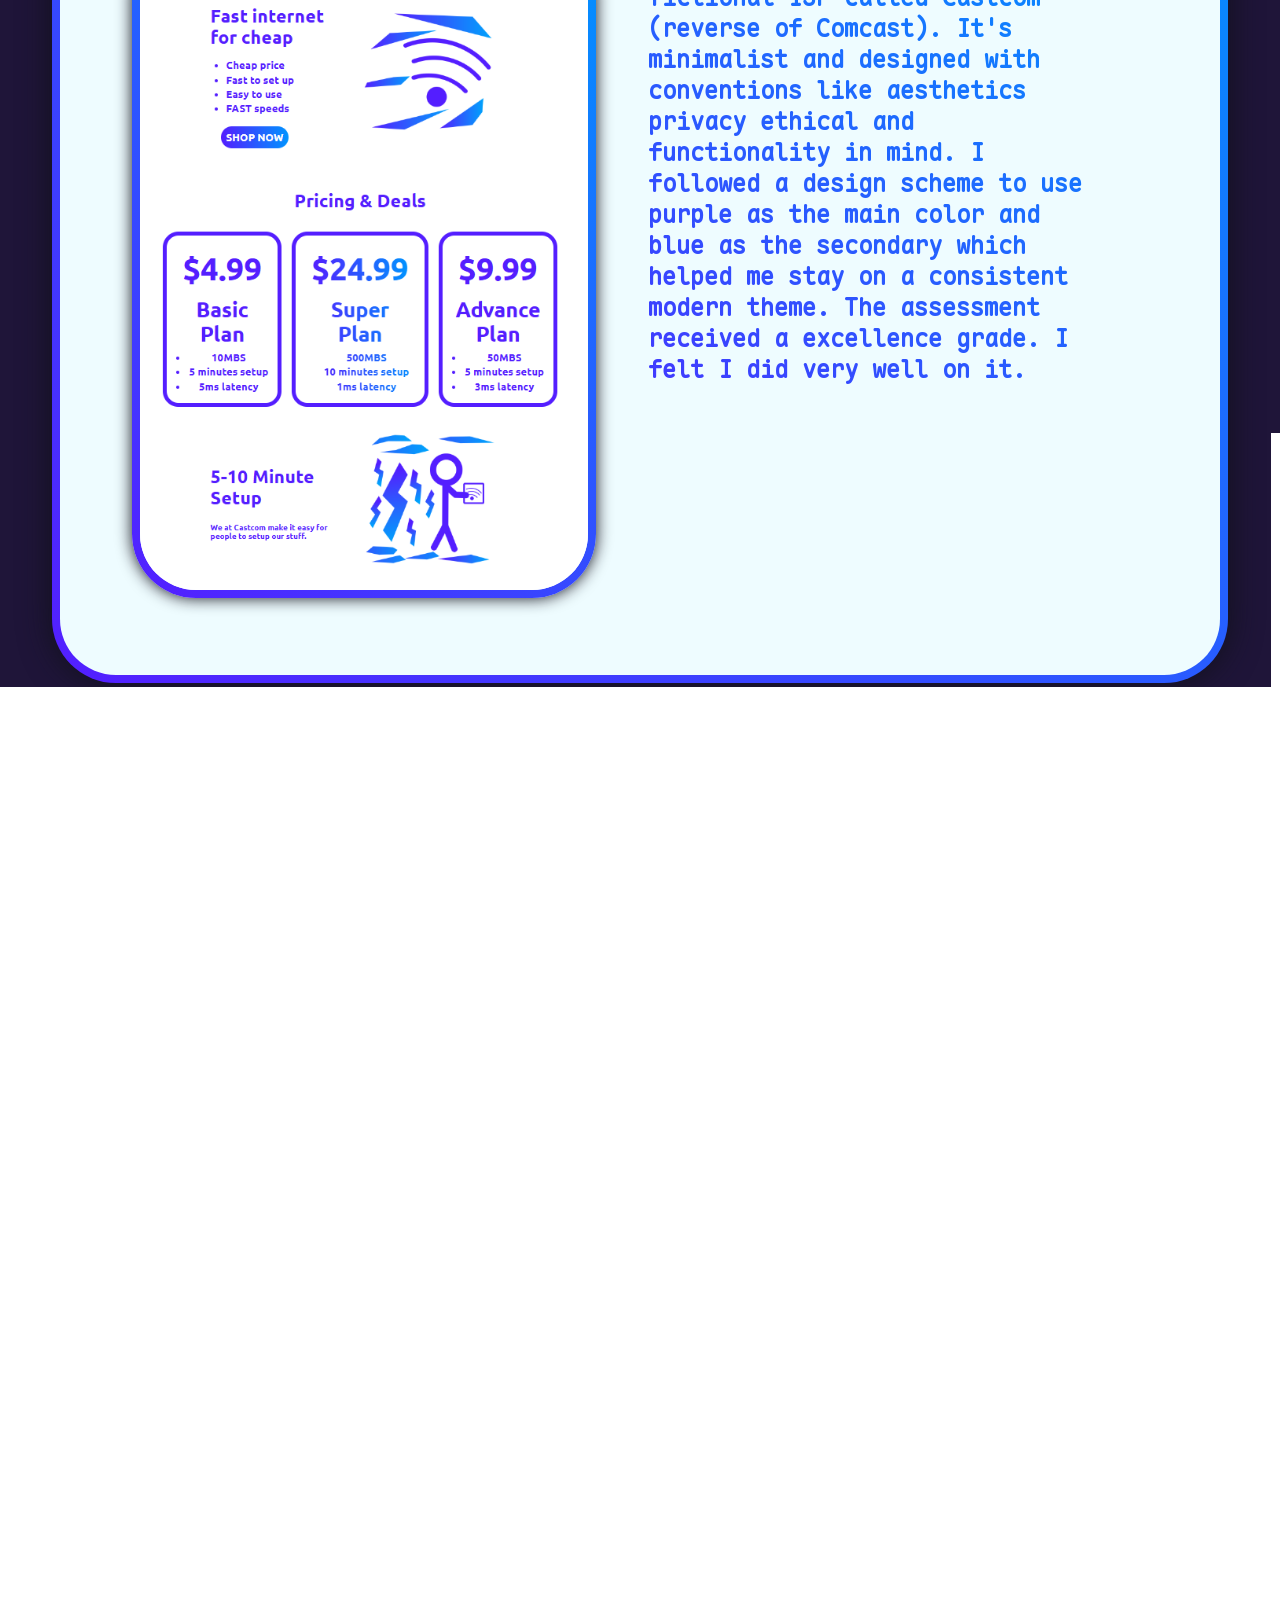
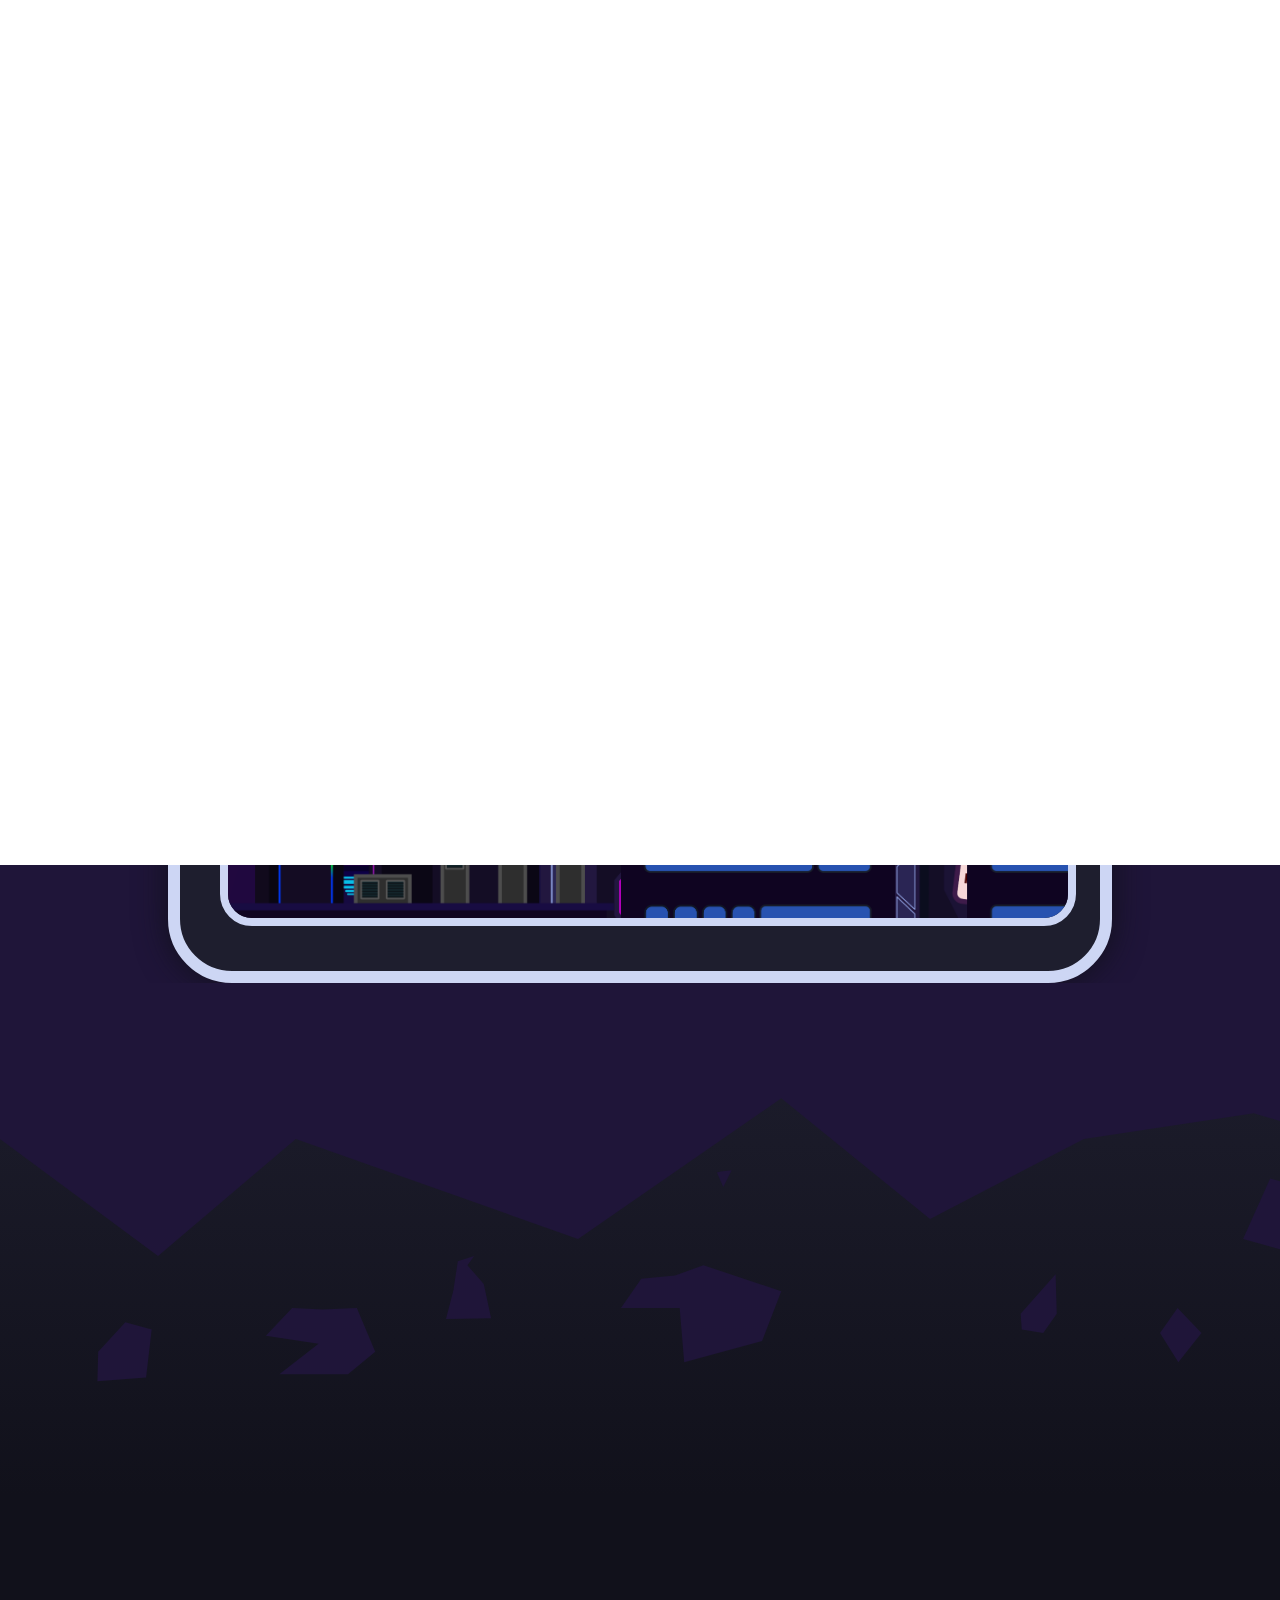
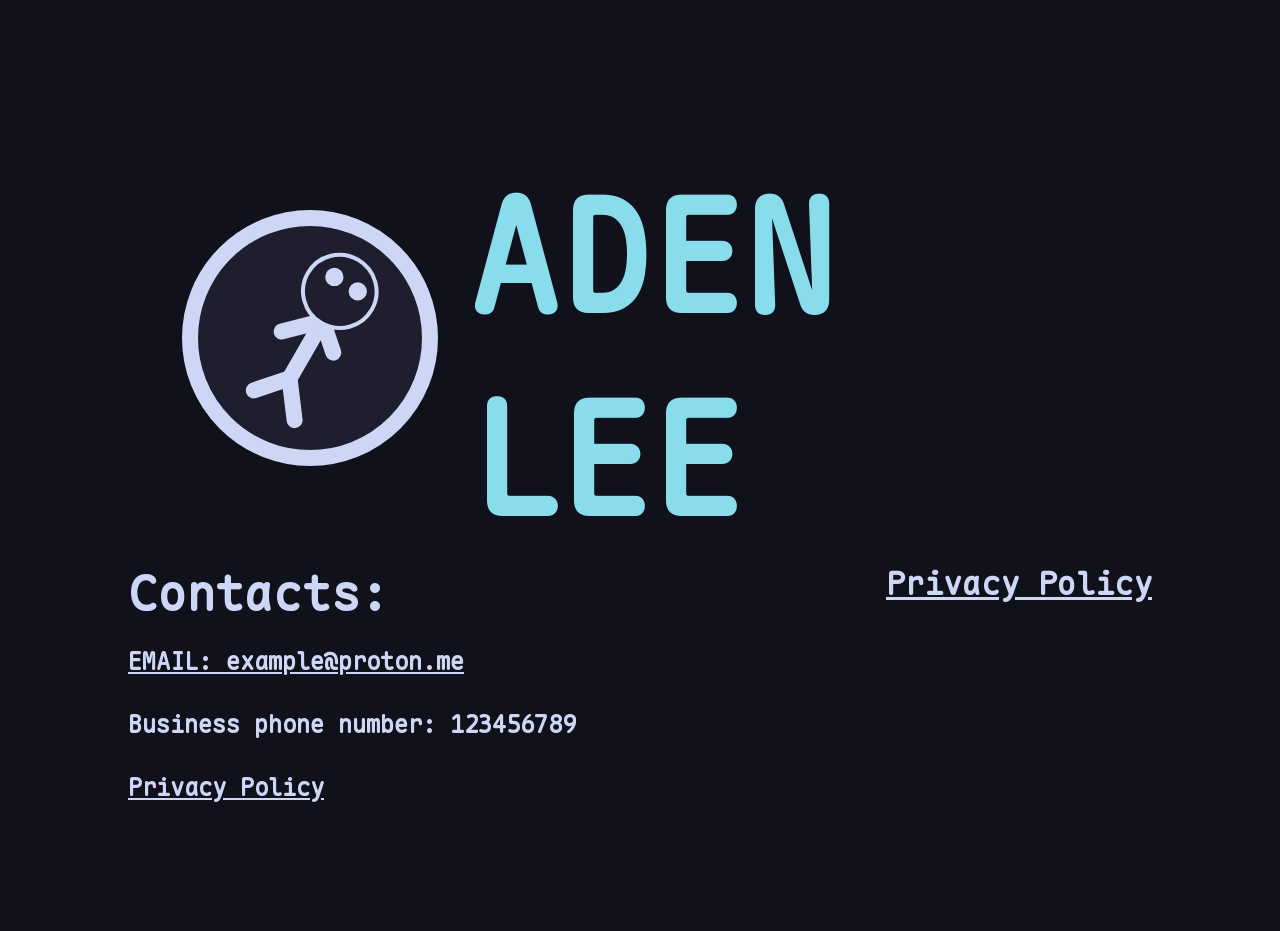
==== commit b2c1f84a: "made some stakeholder changes stakeholder changes have been made like moving the year 12 game up the" ====
--- a/index.html
+++ b/index.html
@@ -62,10 +62,11 @@
                             <p>This is a cyber security quiz that I created as a assignment for a year 11 NCEA assignment for kids</p>
                         </section>
                         <section class="r_box pcsq">
-                            <img src="images/script.gif"> </img>
+                            <img src="images/script.gif" alt="My year 12 cyber security quiz python script "> </img>
                         </section>
                     </div>
                     
+
                     <section class="r_box pcsq">
                         <p id = "output">
                             ----------------------- <br>
@@ -118,20 +119,25 @@
                             </p>
                     </section>
                 </div>
+
+                <!-- YEAR 12 Game section -->
+                <div class="r_box" id="game"> 
+                    <h2> Try my year 12 game I made in Godot <br> </h2>
+                    <!-- play button that has _blank to open it in new page -->
+                    <a href="big_cube_is_watching/bigcuber.html" target="_blank">
+                        <button>Play The Game!</button>
+                    </a>
+    
+                    <img src="images/Screenshot 2026-09-03 115933.png" alt="image of my year 12 game">
+                </div>
+
             </div>
             <img src="images/cracks.svg" id="cracks">
             </img>
-            <div class="r_box" id="game"> 
-                <h2> Try my year 12 game I made in Godot <br> </h2>
-                <a href="big_cube_is_watching/bigcuber.html" target="_blank">
-                    <button>Play The Game!</button>
-                </a>
-
-                <img src="images/Screenshot 2026-09-03 115933.png">
-            </div>
+            
         </main>
 
         <div id="footer_con"></div>
         <script src="footer.js"></script>
     </body>
-</html>+</html>
--- a/css.css
+++ b/css.css
@@ -1,3 +1,4 @@
+/* varibles to make colors easy to select from instead of having to type #cdd6f4 for text */
 :root {
 
     /*Catpuchin colors*/
@@ -46,6 +47,7 @@
     --r-corners: 64px;
 }
 
+/* loads in custom font */
 @font-face {
     font-family: "maple mono";
     src: url("MapleMono-TTF/MapleMono-Regular.ttf");
@@ -65,12 +67,14 @@
     background-color: var(--crust);
 }
 
+/* hides scroll bars */
 ::-webkit-scrollbar {
     width: 0px;
     margin-top: -120px;
     background: transparent; /* make scrollbar transparent */
 
 }
+
 
 .header_bar {
     /* opacity: 0; */
@@ -168,6 +172,11 @@
 #main_pg_banner .landing {
     padding: 32px;
     background-image: var(--fade);
+}
+
+.landing h2 {
+    color: var(--text);
+    mix-blend-mode: difference;
 }
 
 #sky_pg_banner{
@@ -298,12 +307,16 @@
 }
 
 #pcsq p {
-    font-size: 24px;
-
+    font-size: 16px;
+
+}
+
+#pcsq img {
+    width: 100%;
 }
 
 #output {
-    font-size: 20px !important;
+    font-size: 12px !important;
 }
 
 #cracks {
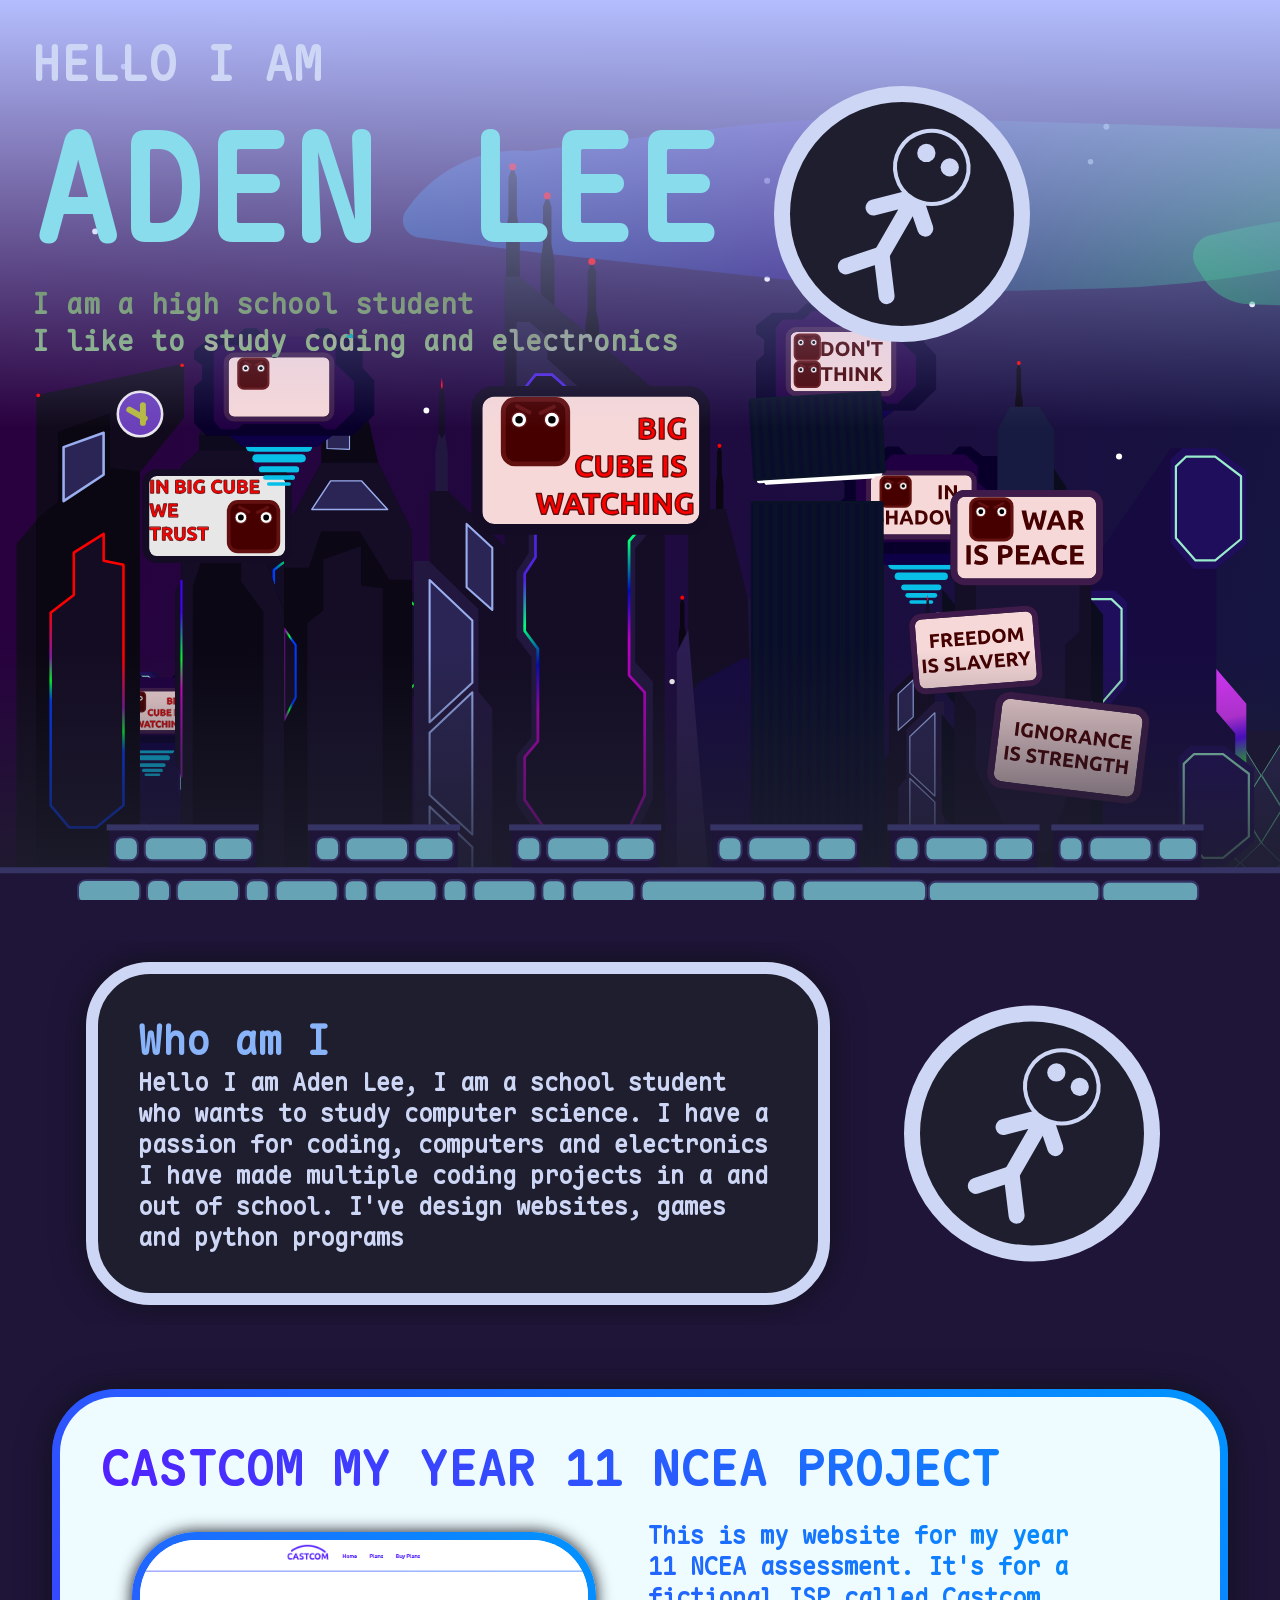
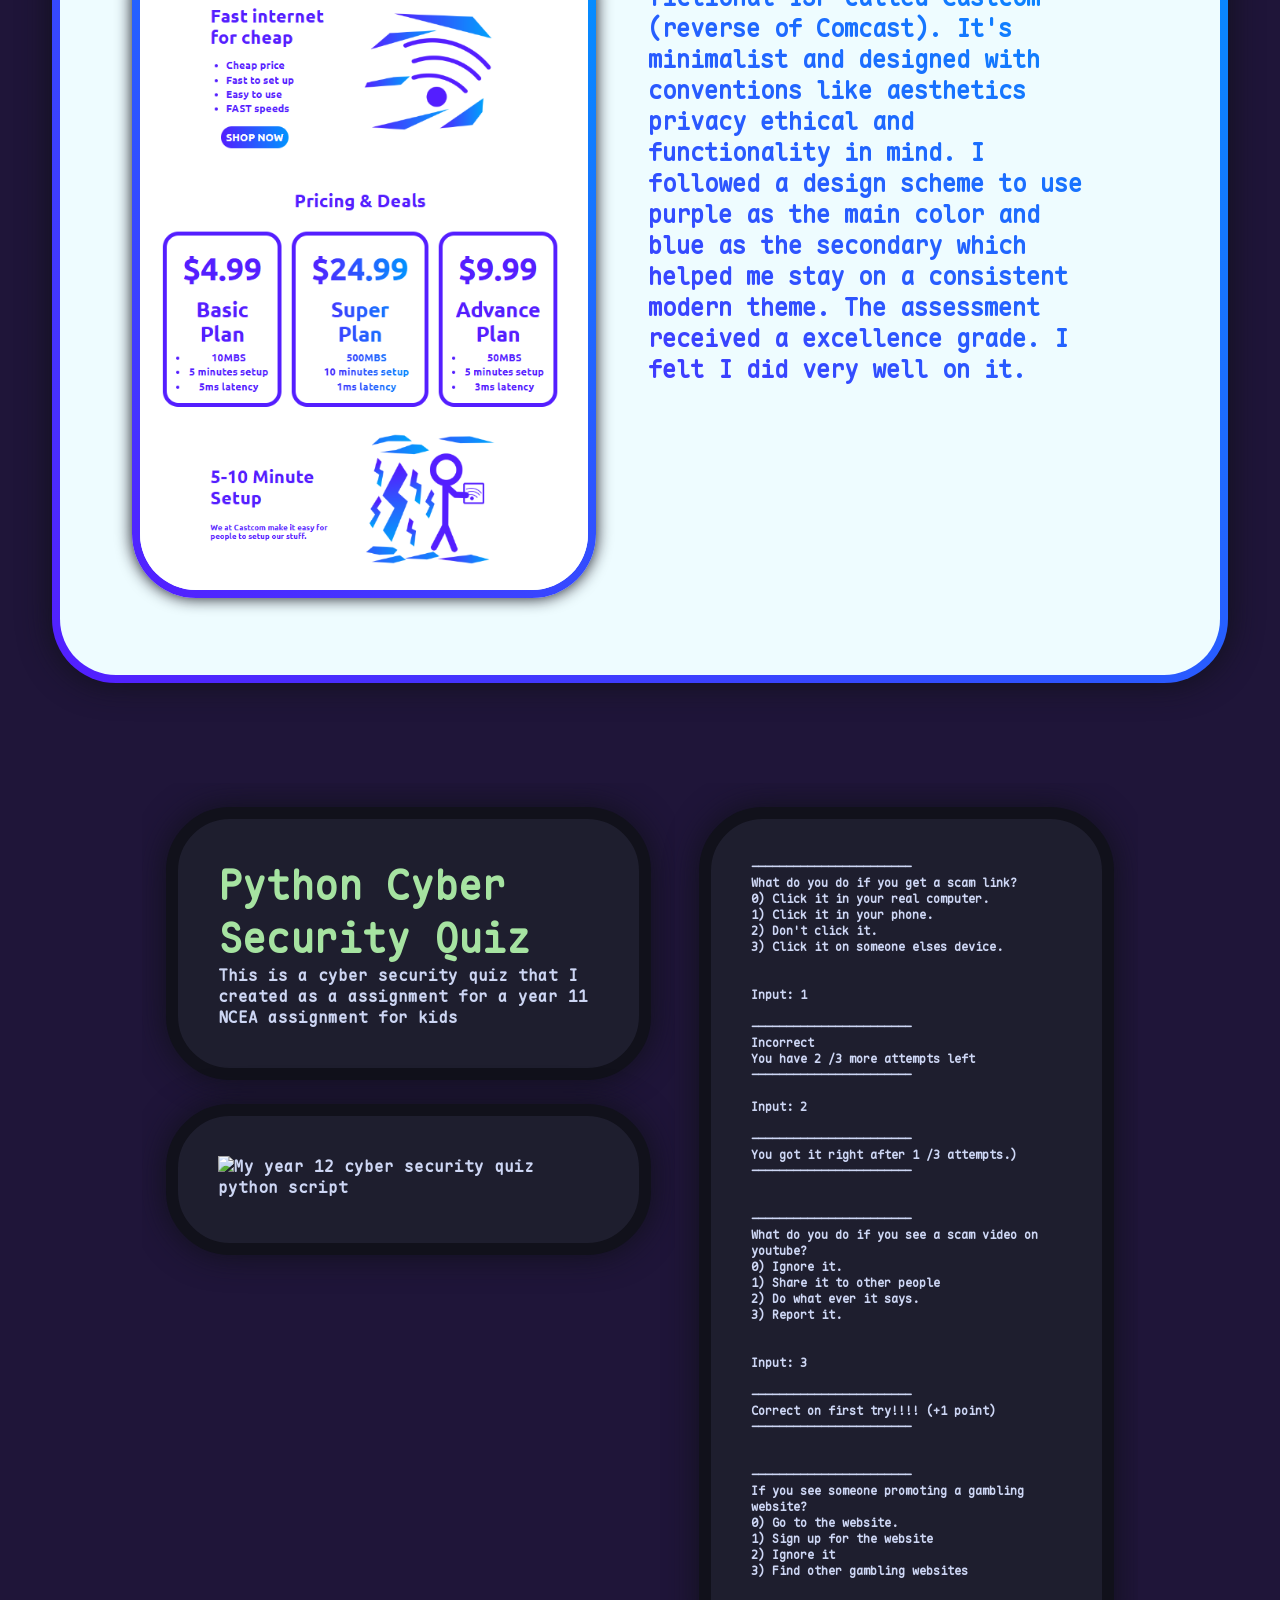
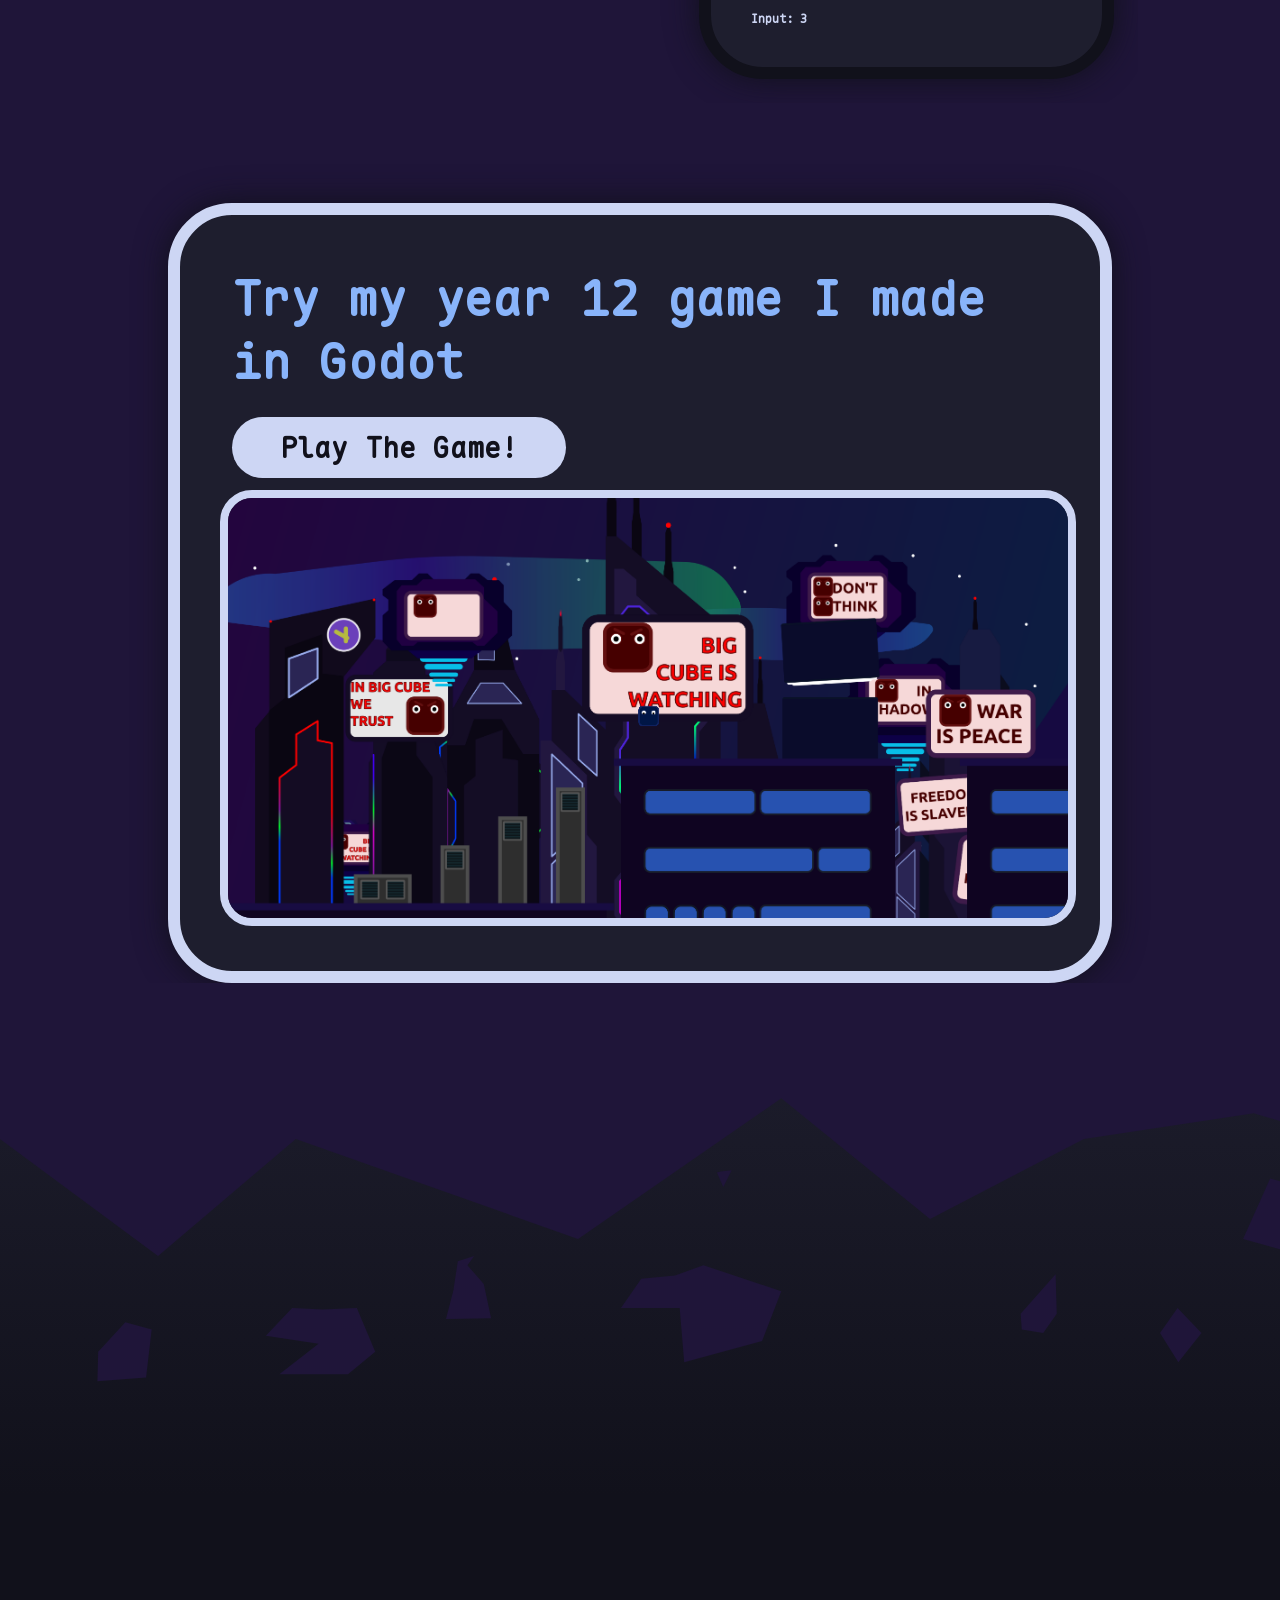
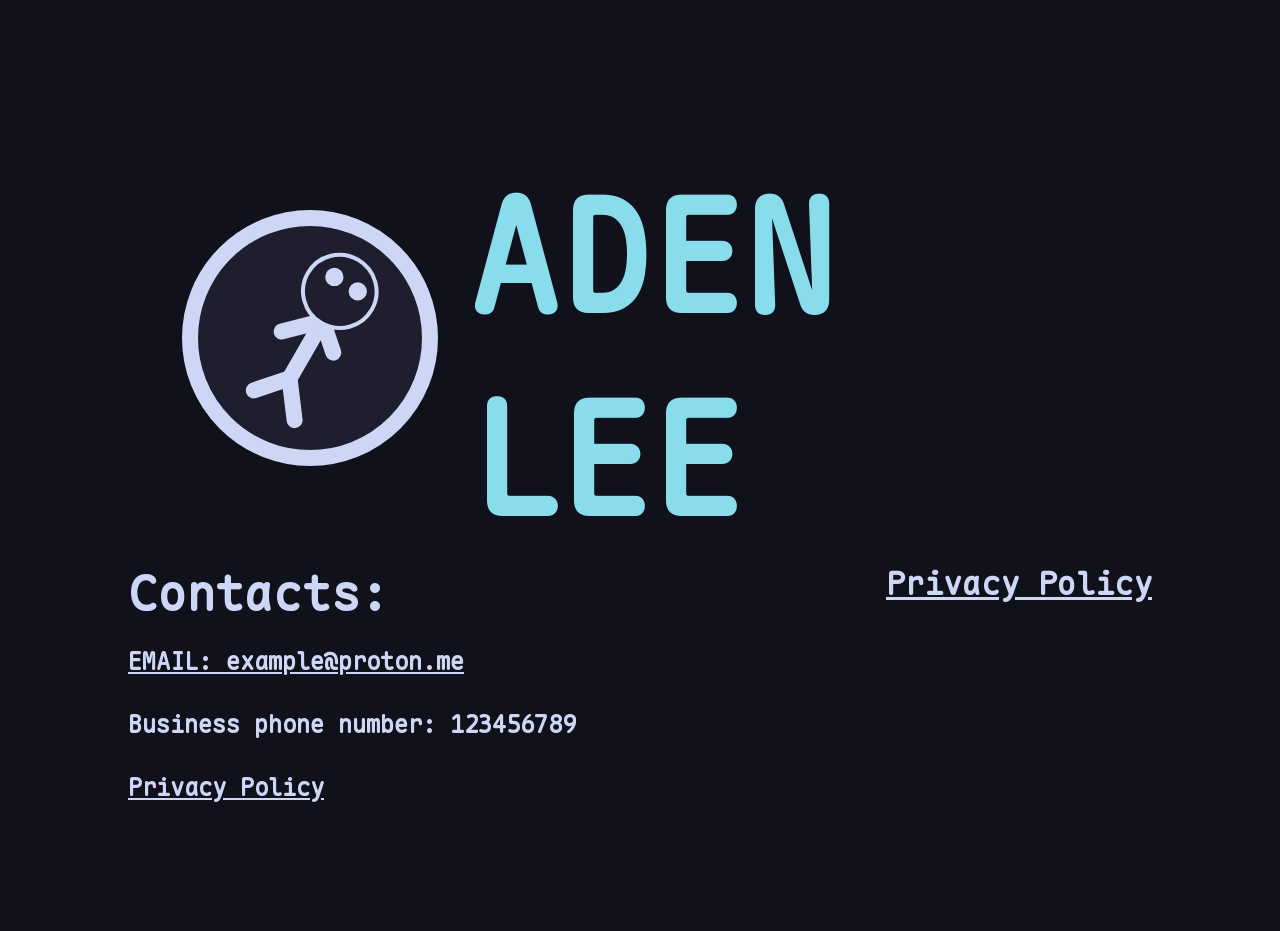
==== commit 42168b61: "fixed files name and alt tags before leaving for the day" ====
--- a/index.html
+++ b/index.html
@@ -23,7 +23,7 @@
                         </section>
                         <img src="images/Website-logo.svg" class="logo" alt="websites logo">
                     </div>
-                    <img src="images/foreground.svg" id="foreground"></img>
+                    <img src="images/foreground.svg" id="foreground" alt="">
                     
                             
                 </div>
@@ -47,8 +47,7 @@
                     <h2>CASTCOM MY YEAR 11 NCEA PROJECT</h2>
                     <div class="flex">
                         <div>
-                            <img src="images/Screenshot 2026-08-11 093537.png">
-                            </img>
+                            <img src="images/castcom-one.png" alt="image of my website castcom">
                         </div>
                         <p>This is my website for my year 11 NCEA assessment. It's for a fictional ISP called Castcom (reverse of Comcast). It's minimalist and designed with conventions like aesthetics privacy ethical and functionality in mind. I followed a design scheme to use purple as the main color and blue as the secondary which helped me stay on a consistent modern theme. The assessment received  a excellence grade. I felt I did very well on it.</p>
                     </div>
@@ -62,7 +61,7 @@
                             <p>This is a cyber security quiz that I created as a assignment for a year 11 NCEA assignment for kids</p>
                         </section>
                         <section class="r_box pcsq">
-                            <img src="images/script.gif" alt="My year 12 cyber security quiz python script "> </img>
+                            <img src="images/script.gif" alt="My year 12 cyber security quiz python script "> 
                         </section>
                     </div>
                     
@@ -128,12 +127,11 @@
                         <button>Play The Game!</button>
                     </a>
     
-                    <img src="images/Screenshot 2026-09-03 115933.png" alt="image of my year 12 game">
+                    <img src="images/buildings.png" alt="image of my year 12 game">
                 </div>
 
             </div>
-            <img src="images/cracks.svg" id="cracks">
-            </img>
+            <img src="images/cracks.svg" id="cracks" alt="">
             
         </main>
 
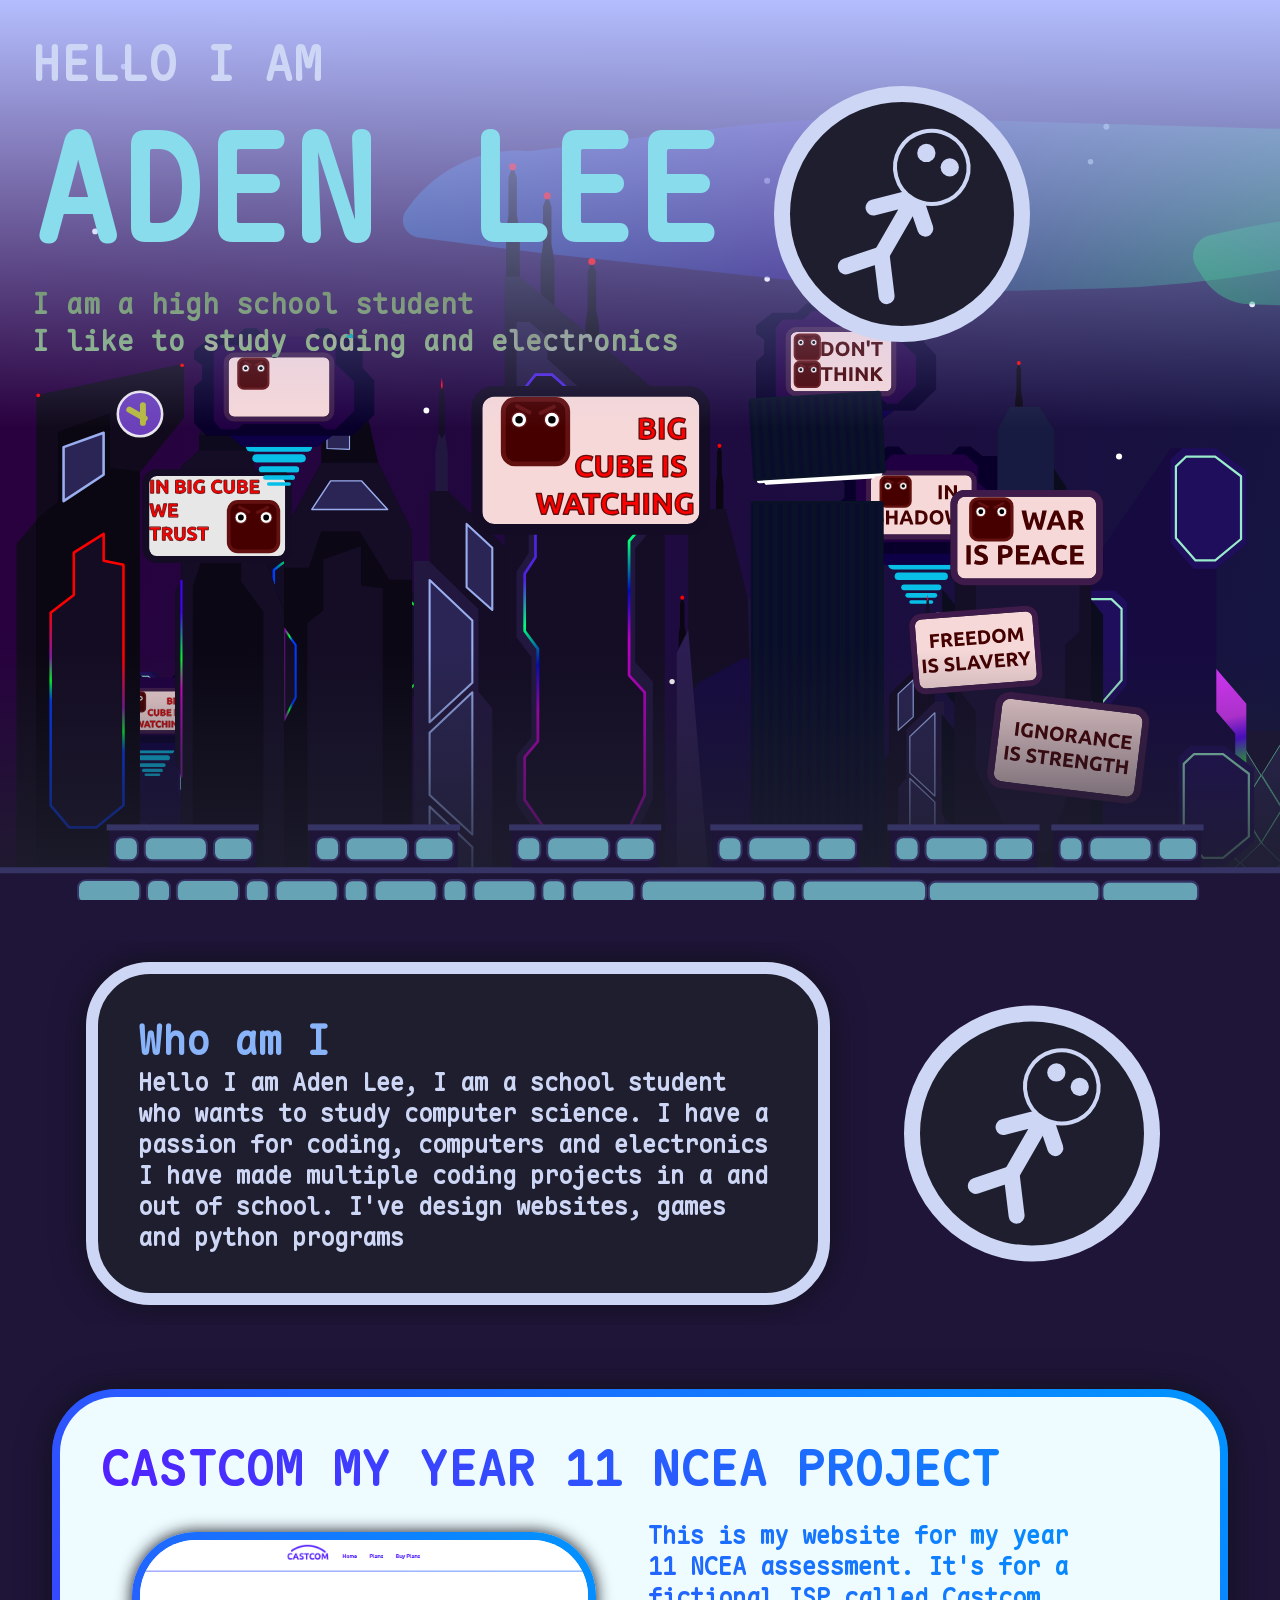
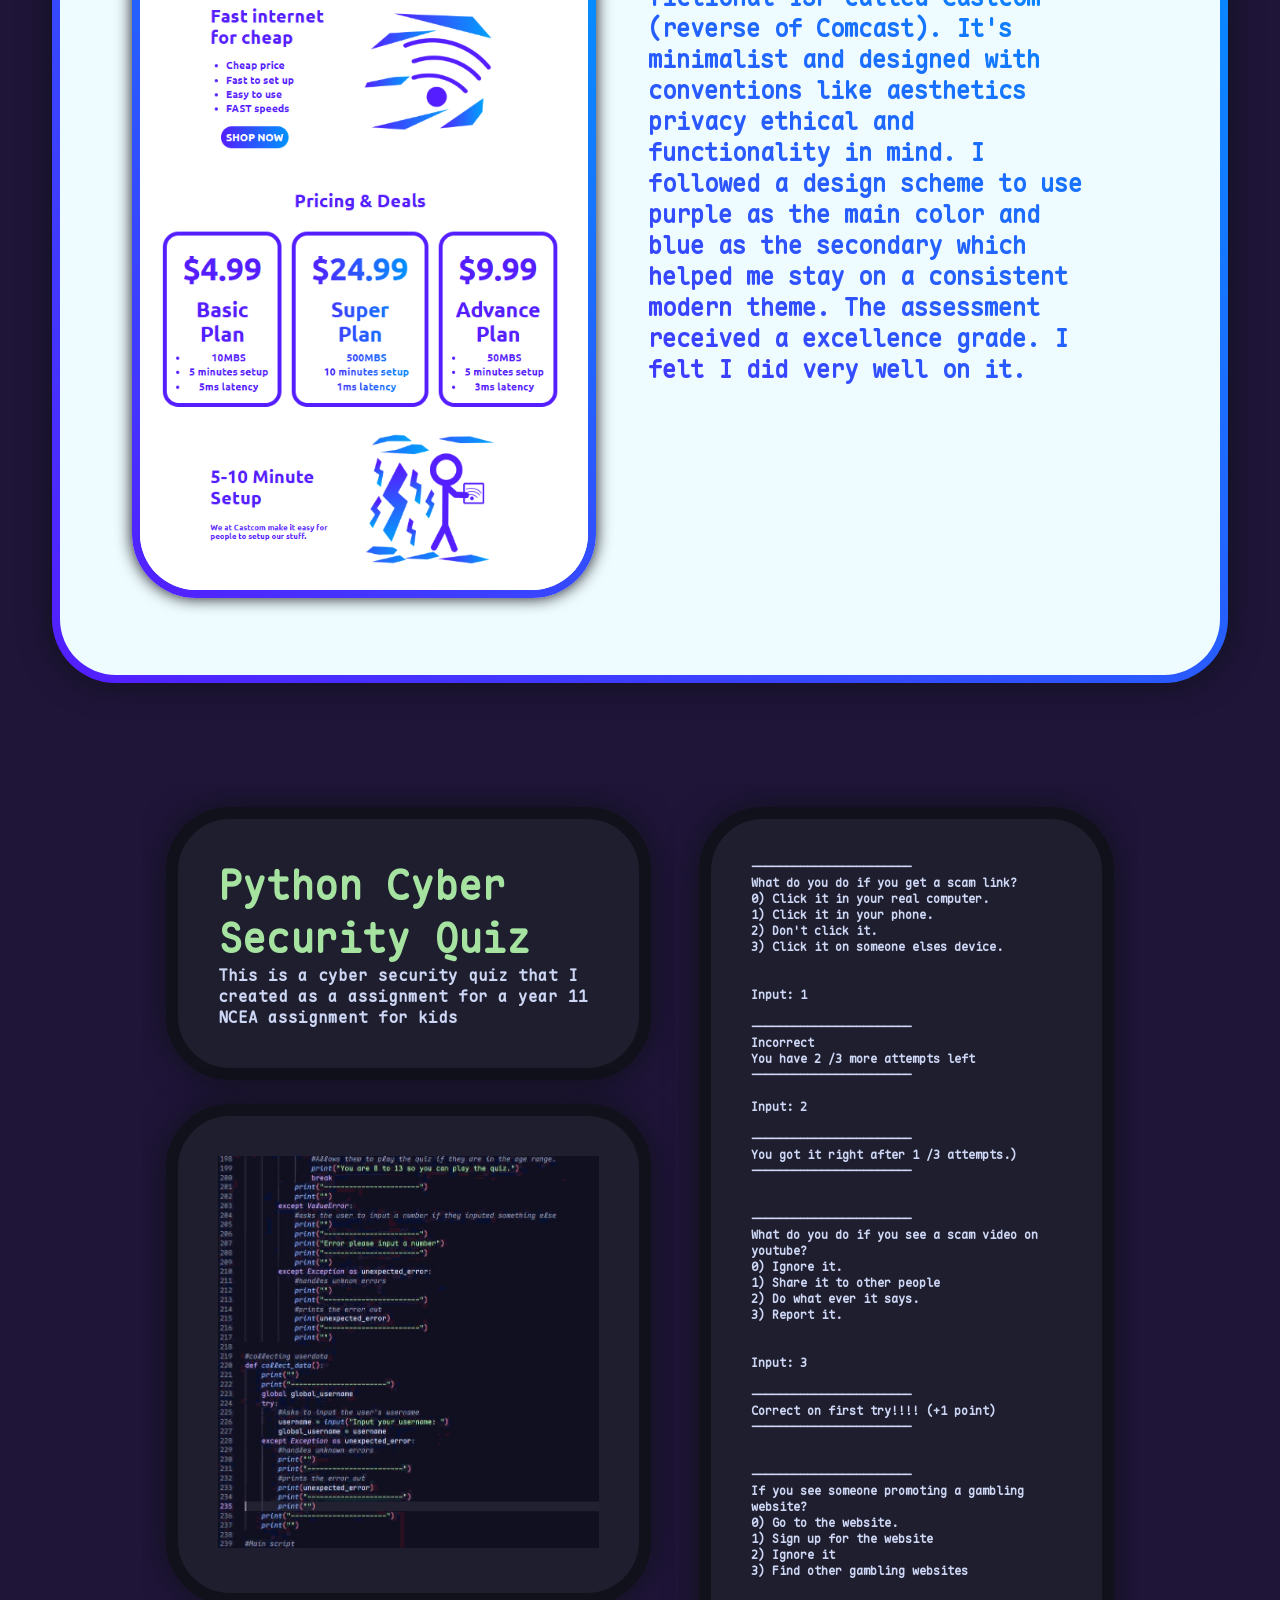
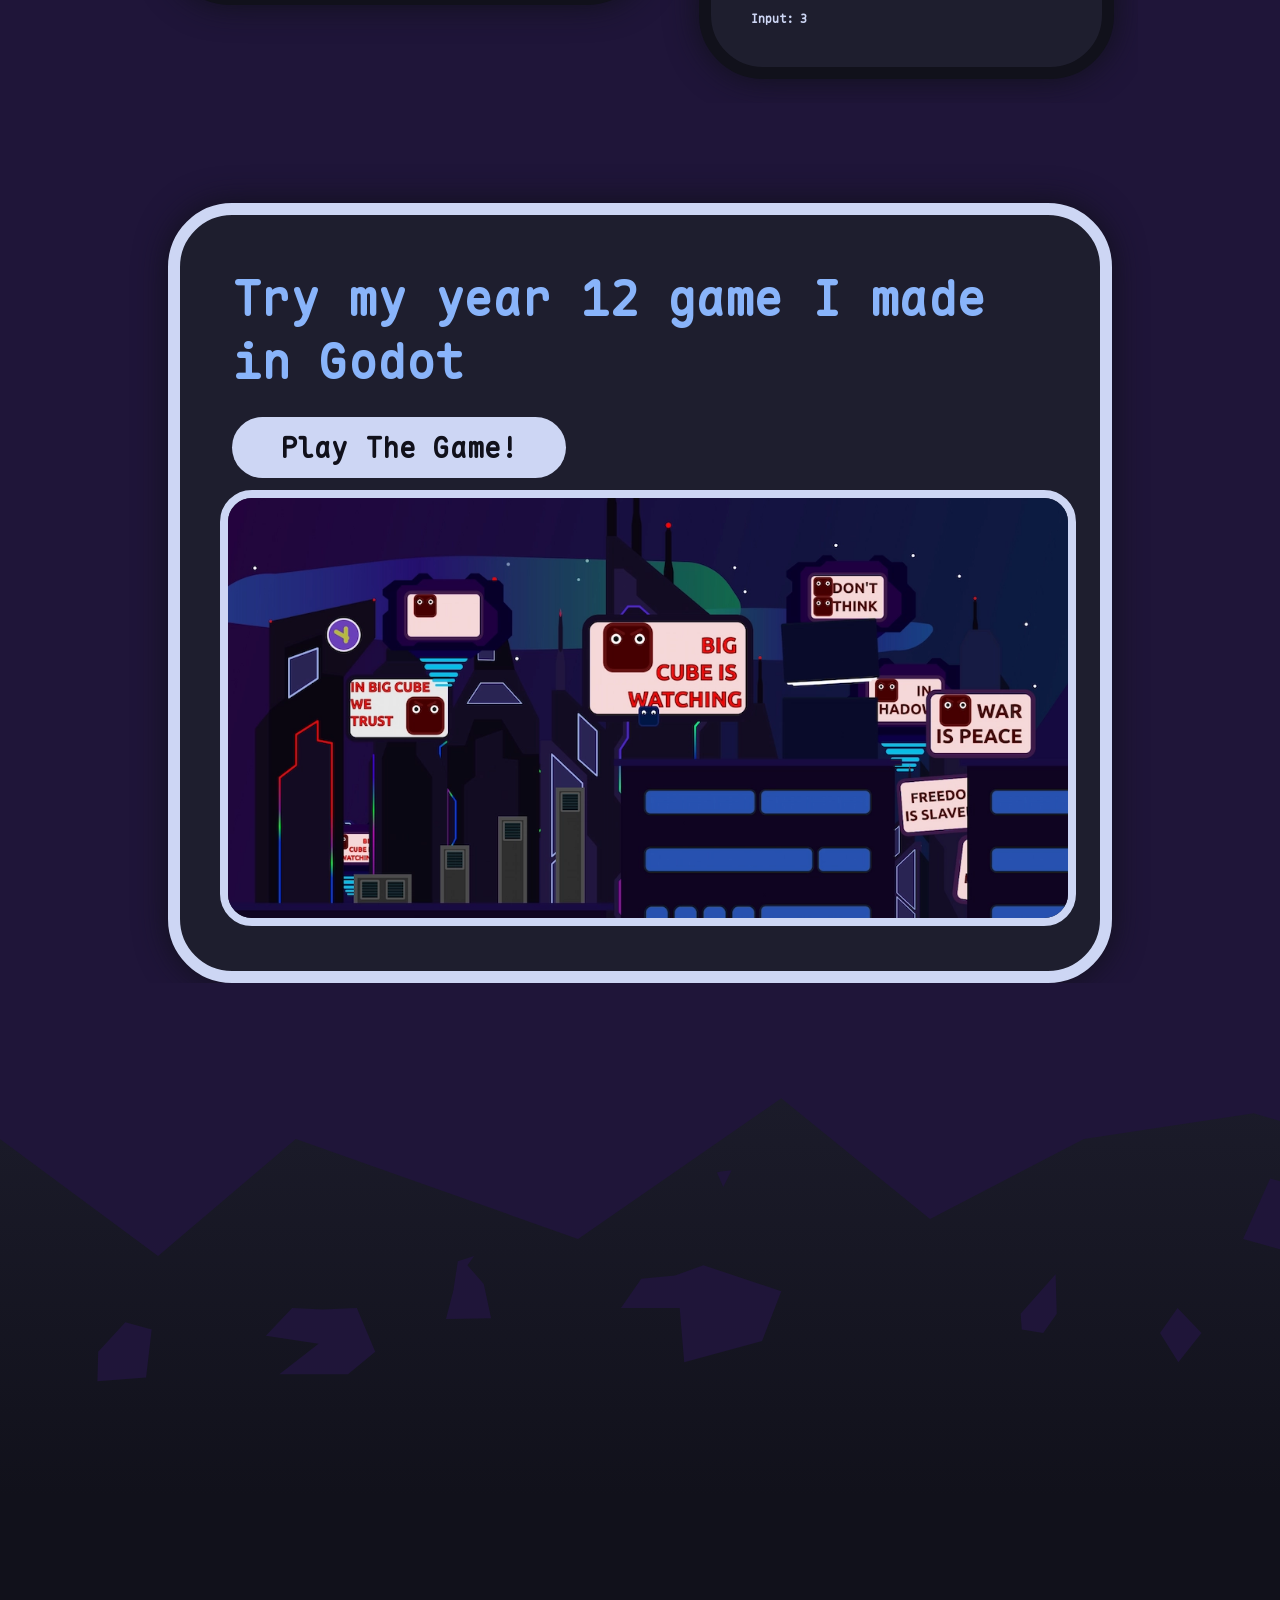
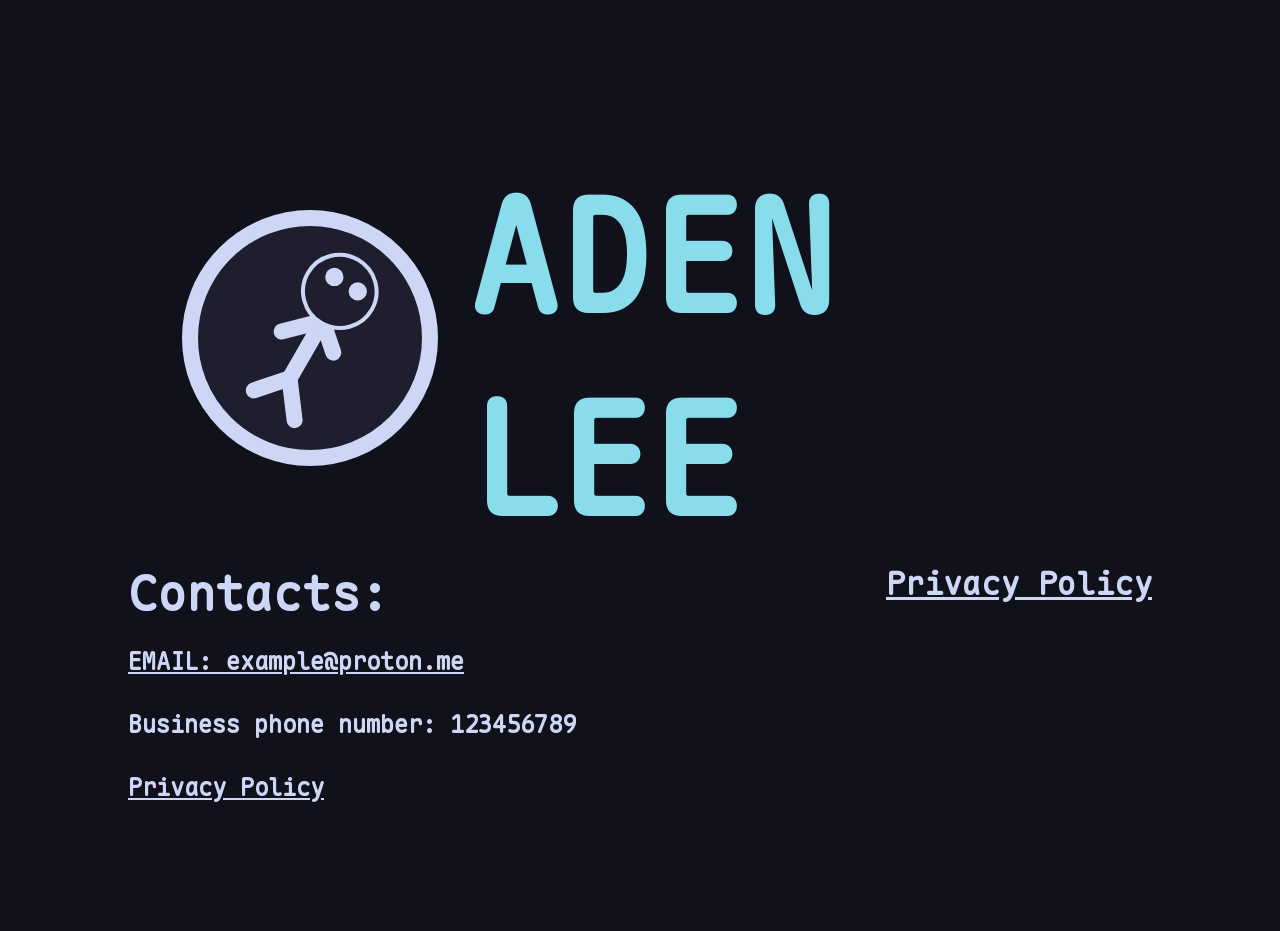
==== commit 1a419e25: "fixed image file sizes" ====
--- a/index.html
+++ b/index.html
@@ -61,7 +61,7 @@
                             <p>This is a cyber security quiz that I created as a assignment for a year 11 NCEA assignment for kids</p>
                         </section>
                         <section class="r_box pcsq">
-                            <img src="images/script.gif" alt="My year 12 cyber security quiz python script "> 
+                            <img src="images/script.jpg" alt="My year 12 cyber security quiz python script "> 
                         </section>
                     </div>
                     
@@ -127,7 +127,7 @@
                         <button>Play The Game!</button>
                     </a>
     
-                    <img src="images/buildings.png" alt="image of my year 12 game">
+                    <img src="images/buildings.webp" alt="image of my year 12 game">
                 </div>
 
             </div>
